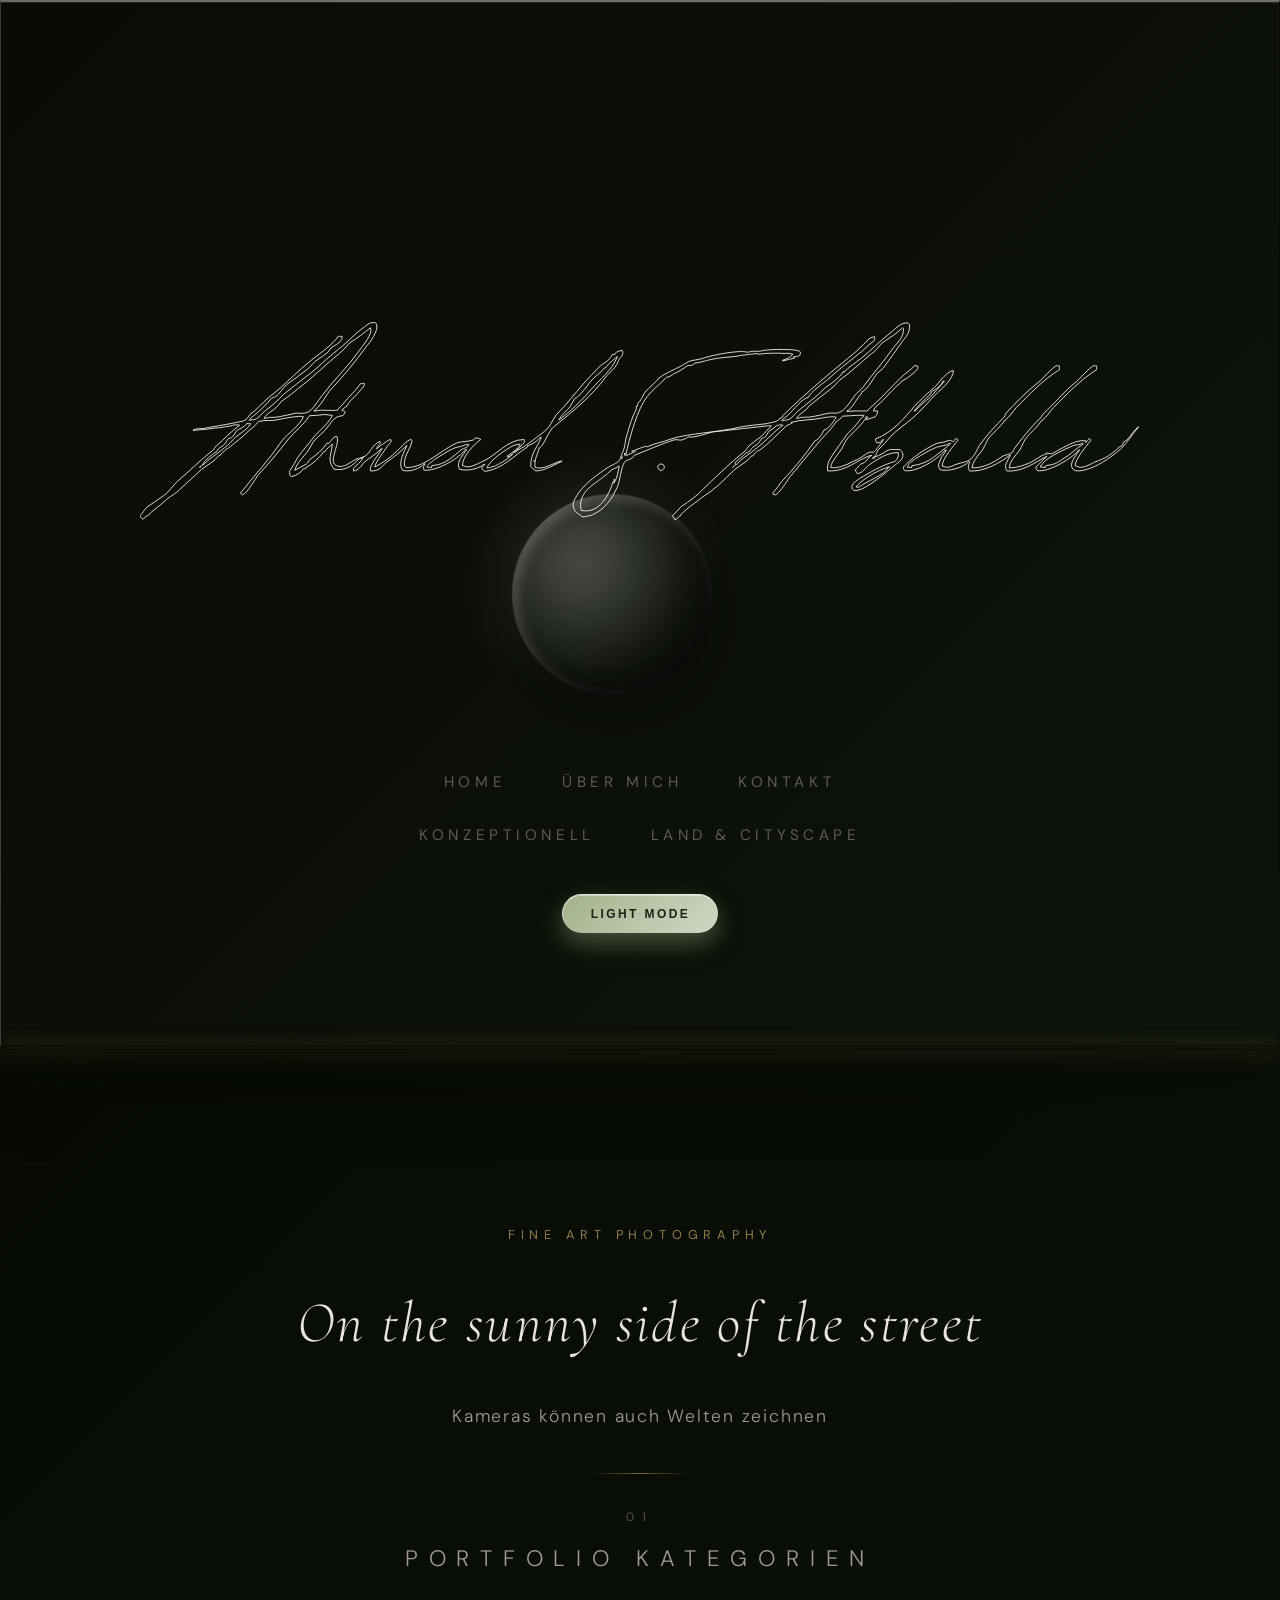
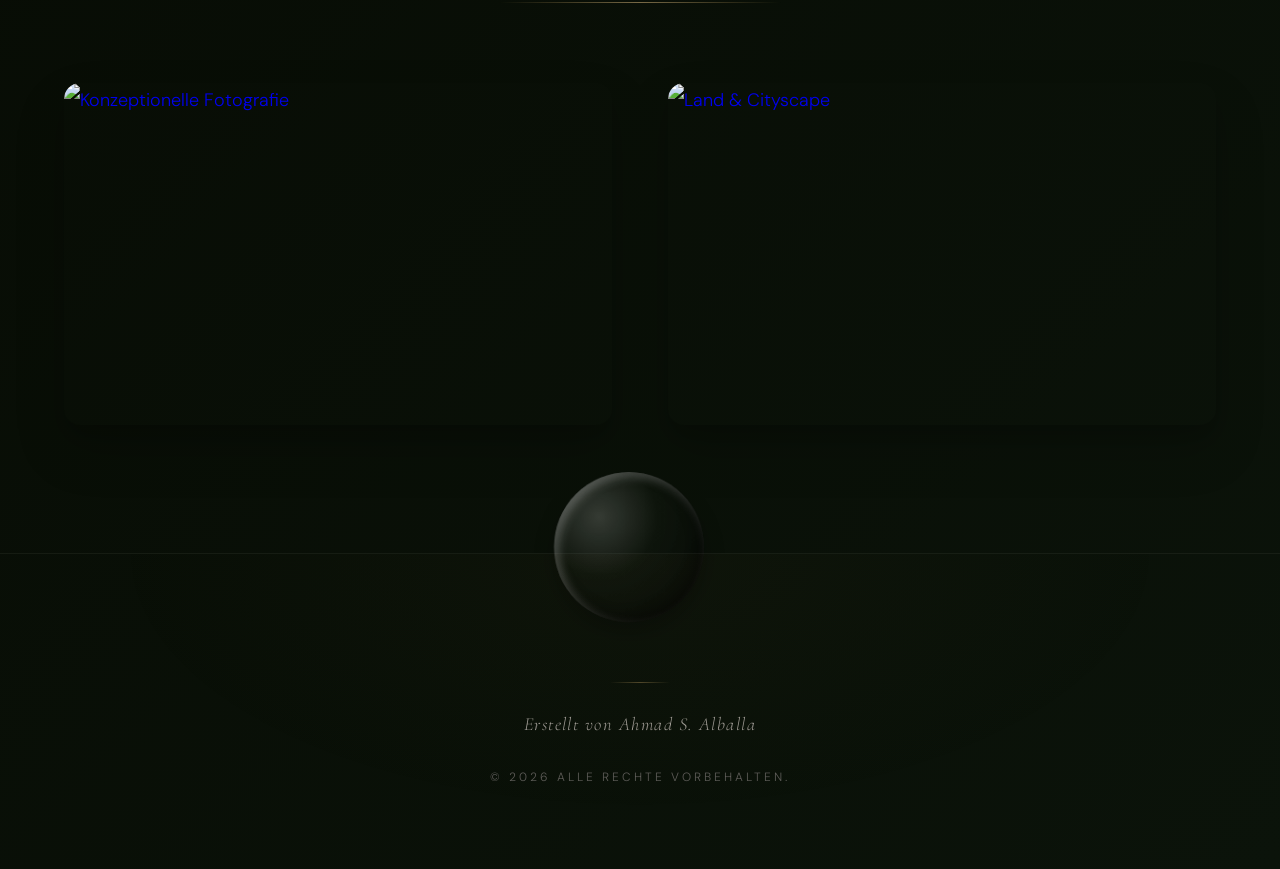
==== index.html @ da823e73 "Add files via upload" ====
<!DOCTYPE html>
<html lang="de">
<head>
<meta charset="UTF-8">
<meta name="viewport" content="width=device-width, initial-scale=1.0">
<title>Ahmad S. Alballa | Fine Art Photography</title>

<link rel="preconnect" href="https://fonts.googleapis.com">
<link rel="preconnect" href="https://fonts.gstatic.com" crossorigin>
<link href="https://fonts.googleapis.com/css2?family=Cormorant+Garamond:ital,wght@0,300;0,400;1,300;1,400&family=DM+Sans:wght@200;300;400&display=swap" rel="stylesheet">

<link rel="stylesheet" href="style.css">
<script src="https://cdnjs.cloudflare.com/ajax/libs/gsap/3.12.2/gsap.min.js"></script>
<script src="https://cdnjs.cloudflare.com/ajax/libs/gsap/3.12.2/ScrollTrigger.min.js"></script>
</head>
<body class="page-reveal">

<div class="glow-bg-container" aria-hidden="true">
<div class="glow-bg glow-1"></div>
<div class="glow-bg glow-2"></div>
<div class="glow-bg glow-3"></div>
<div class="glow-bg glow-4"></div>
</div>

<header class="main-header">
       
<div class="logo-wrapper">
<a href="index.html" style="width: 100%; display: block; text-decoration: none;">
<svg xmlns="http://www.w3.org/2000/svg" viewBox="0 0 2283 451" class="logo" aria-label="Ahmad S. Alballa Logo">
 <path class="signature-line" fill-rule="evenodd" fill= "transparent" stroke="#FAF9F6 "
stroke-width="2" d="M548.1000,273.1000 C549.034,277.058 549.676,276.726 548.1000,277.1000 
C546.000,281.1000 542.1000,286.000 539.1000,289.1000 C540.333,289.1000 540.667,289.1000 541.000,289.1000 
C543.919,286.019 566.628,269.780 571.1000,268.1000 C572.667,269.333 573.333,269.667 573.1000,269.1000 
C573.1000,271.333 573.1000,272.667 573.1000,273.1000 C566.086,282.057 538.169,318.993 536.000,330.000 
C536.333,330.333 536.667,330.667 536.1000,331.000 C556.803,320.524 573.002,308.133 588.1000,293.1000 
C597.308,286.661 606.904,270.396 619.1000,268.1000 C620.667,269.1000 621.333,271.000 621.1000,271.1000 
C617.929,291.530 600.190,306.393 604.000,329.000 C605.333,329.1000 606.667,331.000 607.1000,332.000 
C648.523,334.724 689.037,289.530 726.1000,275.1000 C737.109,272.397 748.780,273.217 758.1000,270.1000 
C761.833,270.385 763.890,265.847 765.1000,265.000 C769.708,263.512 777.738,267.154 778.1000,268.1000 
C764.200,277.880 736.238,305.758 736.000,328.000 C736.667,328.000 737.333,328.000 738.000,328.000 
C749.428,335.514 768.935,325.173 780.1000,319.1000 C814.071,305.822 835.895,269.095 877.000,268.1000 
C877.333,271.333 877.667,273.667 877.1000,275.1000 C868.973,282.432 864.813,291.689 853.1000,296.1000 
C853.1000,297.667 853.1000,298.333 853.1000,298.1000 C854.667,298.1000 855.333,298.1000 856.000,298.1000 
C864.527,289.818 877.182,285.996 887.000,277.1000 C898.811,268.381 911.603,259.523 924.000,249.1000 
C936.191,240.635 941.571,223.282 951.1000,211.1000 C972.830,189.465 991.667,165.026 1012.000,141.1000 
C1022.768,129.806 1041.582,108.625 1053.1000,98.1000 C1061.729,93.009 1075.124,84.298 1078.1000,74.1000 
C1080.667,74.1000 1082.333,74.1000 1084.000,74.1000 C1084.405,73.043 1084.382,72.990 1085.000,71.1000 
C1088.937,67.967 1093.491,65.562 1101.000,65.000 C1101.333,65.1000 1101.667,67.000 1102.000,68.000 
C1104.276,74.141 1096.844,80.851 1094.000,85.000 C1091.106,89.222 1091.551,92.496 1089.000,96.1000 
C1083.702,106.353 1072.611,115.256 1065.1000,123.1000 C1032.111,168.823 988.867,204.010 945.000,239.000 
C932.200,249.210 922.540,281.005 912.000,288.000 C911.667,287.667 911.333,287.333 911.000,287.000 
C911.000,287.667 911.000,288.333 911.000,289.000 C907.315,302.435 899.204,315.692 902.1000,332.000 
C905.238,332.989 905.866,333.460 909.000,333.1000 C926.147,335.024 945.841,320.819 963.000,317.1000 
C963.000,318.333 963.000,318.667 963.000,318.1000 C962.667,319.333 962.333,319.667 961.1000,319.1000C940.873,327.781 929.482,337.725 904.000,340.1000 C899.601,337.187 895.999,334.119 892.000,330.000 
C891.333,298.102 908.585,285.158 916.000,263.000 C915.667,263.000 915.333,263.000 914.1000,263.000 
C908.942,269.595 896.090,280.346 885.1000,282.000 C885.1000,282.1000 885.1000,284.000 885.1000,285.000 
C855.326,303.443 826.447,337.189 787.000,341.1000 C784.067,338.378 781.626,338.353 780.1000,332.000 
C783.579,329.871 785.314,328.124 787.000,325.000 C786.667,325.000 786.333,325.000 785.1000,325.000 
C772.832,334.597 749.059,341.579 729.1000,336.1000 C721.113,319.059 738.176,303.039 746.000,291.1000 
C745.000,291.1000 743.1000,291.1000 743.000,291.1000 C730.336,309.842 675.972,342.341 648.000,338.1000 
C648.000,338.333 648.000,337.667 648.000,336.1000 C645.048,331.926 649.115,327.376 651.000,324.000 
C650.667,324.000 650.333,324.000 649.1000,324.000 C639.887,333.786 614.556,344.607 599.000,338.1000 
C588.096,321.196 603.994,295.244 609.1000,282.000 C609.667,282.000 609.333,282.000 609.000,282.000 
C594.832,296.388 579.269,308.634 563.000,320.1000 C551.582,329.678 546.241,341.330 526.1000,340.1000 
C526.1000,340.333 526.1000,339.667 526.1000,338.1000 C521.975,329.651 548.285,297.425 553.000,289.1000 
C552.667,289.1000 552.333,289.1000 551.1000,289.1000 C540.108,301.806 524.309,309.608 512.000,320.1000 
C505.131,327.357 499.555,339.831 487.1000,340.1000 C487.667,339.000 487.333,336.1000 487.000,334.1000 
C494.252,326.239 506.675,319.051 510.1000,308.000 C510.667,308.000 510.333,308.000 509.1000,308.000 
C507.649,311.105 502.017,311.987 500.1000,312.1000 C486.827,327.117 469.121,340.693 443.000,336.1000 
C426.993,314.317 436.151,306.941 439.1000,279.000 C439.667,279.000 439.333,279.000 439.000,279.000 
C434.390,283.906 424.742,289.931 422.1000,296.1000 C422.000,296.1000 420.1000,296.1000 419.1000,296.1000 
C410.188,310.242 392.742,324.871 378.000,333.000 C378.000,333.1000 378.000,335.000 378.000,335.1000 
C376.667,335.1000 375.333,335.1000 373.1000,335.1000 C368.132,343.144 356.719,351.114 346.000,353.000 
C345.000,352.333 343.1000,351.667 343.000,351.000 C341.890,349.083 341.925,345.358 341.1000,341.1000 
C348.333,330.668 354.667,319.332 361.000,308.000 C370.958,293.295 384.033,279.463 395.000,265.000 
C405.746,250.829 433.980,228.507 439.1000,213.000 C434.334,212.667 428.666,212.333 422.1000,211.1000 
C411.334,212.667 399.665,213.333 387.1000,214.000 C375.308,233.403 353.480,250.025 339.000,267.1000 
C317.123,295.158 295.205,322.165 271.1000,348.000 C261.324,359.886 247.460,388.273 234.000,395.000 
C232.478,392.355 231.214,392.714 229.000,391.000 C260.647,350.992 295.500,313.649 324.1000,271.1000 
C336.877,255.233 366.696,234.231 373.1000,216.000 C373.333,216.000 372.667,216.000 371.1000,216.000 
C366.038,212.911 323.630,220.877 315.1000,223.000 C301.812,226.947 287.145,222.369 271.1000,227.1000 
C267.368,229.722 263.792,236.195 260.000,239.000 C244.171,250.708 231.301,266.012 215.1000,277.1000 
C208.151,284.150 186.088,296.645 183.1000,305.000 C182.667,305.000 181.333,305.000 180.000,305.000 
C170.008,318.951 153.918,325.894 141.000,336.1000 C123.724,351.853 106.280,368.006 90.000,383.1000 
C82.175,391.688 70.698,396.742 63.000,403.1000 C52.050,414.325 25.184,433.063 17.1000,443.000 
C17.000,443.000 15.1000,443.000 14.1000,443.000 C12.334,445.666 9.666,448.334 7.000,450.1000 
C6.667,450.667 6.333,450.333 5.1000,449.1000 C3.045,447.966 1.288,445.746 0.000,442.000 C6.004,436.956 
9.821,428.976 15.1000,423.1000 C28.988,413.540 42.882,404.880 56.000,395.000 C66.802,386.865 
74.772,373.891 85.000,364.1000 C112.193,341.361 136.860,315.708 166.000,293.1000 C168.1000,290.000 
172.000,285.1000 175.000,282.000 C192.781,267.433 208.365,249.077 227.000,236.000 C227.000,235.667 
227.000,235.333 227.000,235.000 C223.334,235.000 219.666,235.000 215.1000,235.000 C210.131,236.969 
202.682,238.076 195.1000,239.000 C192.779,239.445 188.200,240.421 185.000,241.000 C181.002,241.723 
177.746,241.483 173.1000,242.000 C161.137,243.774 148.559,245.605 136.000,246.1000 C132.033,247.441 
129.158,246.650 124.1000,247.1000 C124.276,248.235 122.758,248.895 122.000,248.1000 C122.000,248.667 
122.1000,247.333 122.1000,246.1000 C123.333,246.1000 122.667,246.1000 122.1000,246.1000 C128.644,243.344 
136.007,243.519 144.000,243.000 C148.234,242.725 153.008,241.845 156.1000,241.000 C183.664,236.334 
210.336,231.666 236.1000,226.1000 C243.434,224.051 248.198,214.938 251.1000,211.1000 C267.139,200.301 
279.041,184.411 293.1000,173.000 C330.483,145.171 358.688,111.750 395.000,84.000 C413.446,69.903 
440.274,51.182 453.1000,32.1000 C456.898,33.768 457.346,33.415 461.000,32.1000 C461.333,33.667 
461.667,34.333 461.1000,34.1000 C461.193,37.949 461.083,39.360 460.000,41.000 C454.122,49.427 
445.428,52.959 436.1000,59.000 C433.904,61.219 432.148,66.586 429.000,69.000 C420.597,75.444 
413.090,81.182 404.000,87.000 C396.010,92.114 389.505,102.131 382.000,108.000 C366.720,119.950 
351.207,131.292 336.000,142.1000 C325.964,150.727 319.201,163.516 309.000,171.000 C306.334,171.1000 
303.666,173.000 300.1000,174.000 C290.705,185.890 279.560,196.672 270.000,205.1000 C264.282,211.579 
253.028,217.267 249.1000,224.1000 C250.1000,224.1000 252.000,224.1000 253.000,224.1000 C256.617,222.608 
262.989,223.450 266.1000,221.000 C272.999,215.334 279.001,209.666 285.000,203.1000 C300.890,191.796 
315.452,178.478 329.1000,164.1000 C347.067,149.189 366.551,135.201 385.000,120.1000 C404.087,106.308 
427.959,81.474 451.000,64.000 C470.842,48.952 487.281,29.947 507.1000,15.000 C517.326,8.272 522.322,0.369 
536.1000,1.000 C537.667,1.1000 538.333,3.000 539.000,3.1000 C548.417,17.819 522.047,49.853 
516.000,57.1000 C490.147,92.830 461.715,126.781 432.1000,158.1000 C424.057,169.034 408.710,197.353 
397.1000,202.1000 C397.1000,203.333 397.1000,203.667 397.1000,203.1000 C399.333,203.1000 400.667,203.1000 
402.000,203.1000 C413.183,199.109 439.092,203.684 451.1000,201.000 C454.595,194.428 461.089,191.161 
465.000,185.1000 C477.050,170.098 492.658,157.099 504.000,140.1000 C507.156,141.230 507.469,141.120 
512.000,140.1000 C512.000,141.667 512.000,142.333 512.000,142.1000 C512.601,143.975 512.575,144.077 
512.1000,145.1000 C501.997,157.419 492.199,169.799 480.1000,180.1000 C479.328,182.673 470.836,190.589 
473.000,192.000 C467.992,195.217 463.157,197.031 461.000,202.1000 C466.815,202.887 467.392,202.606 468.000,207.1000 C466.040,209.829 465.242,211.333 463.1000,214.000 C443.316,215.058 438.881,226.547 
429.1000,239.000 C420.856,251.821 404.579,261.641 395.1000,274.1000 C389.481,285.152 383.012,296.065 
375.000,305.000 C366.912,314.019 357.228,325.520 353.1000,338.1000 C354.333,338.1000 354.667,338.1000 
354.1000,338.1000 C362.656,332.942 371.730,329.557 380.000,324.000 C383.149,321.884 385.049,317.188 
387.1000,314.1000 C403.509,303.498 416.307,292.321 427.1000,276.1000 C428.1000,277.333 430.000,277.667 
431.000,277.1000 C436.927,272.406 439.383,261.754 449.1000,261.000 C459.727,279.117 419.033,330.228 
460.000,330.000 C463.066,327.853 465.976,328.983 470.000,327.000 C478.749,322.689 487.524,315.390 
497.000,311.1000 C498.394,314.326 496.709,312.587 499.000,313.1000 C503.342,308.365 508.615,309.903 
514.1000,306.000 C524.529,300.175 533.993,275.331 548.1000,273.1000 ZM1648.1000,159.1000 
C1648.1000,160.1000 1648.1000,162.000 1648.1000,162.1000 C1637.545,172.095 1626.058,198.459 
1614.000,203.1000 C1614.000,204.333 1614.000,204.667 1614.000,204.1000 C1615.666,204.1000 
1617.334,204.1000 1619.000,204.1000 C1628.361,202.091 1648.465,203.716 1660.1000,203.1000 
C1668.522,193.354 1679.752,185.050 1689.000,176.000 C1705.641,159.715 1721.193,142.124 1738.000,126.000 
C1747.852,116.549 1759.505,109.776 1769.000,99.1000 C1771.333,100.333 1773.667,100.667 1775.1000,100.1000 
C1776.196,104.445 1776.813,105.307 1775.1000,107.000 C1774.132,111.613 1744.621,134.167 1738.1000,135.000 
C1738.1000,135.1000 1738.1000,137.000 1738.1000,137.1000 C1720.958,151.152 1709.606,164.892 
1696.000,179.1000 C1688.971,187.804 1677.232,192.549 1674.000,203.1000 C1677.333,203.1000 
1680.667,203.1000 1684.000,203.1000 C1683.697,209.947 1681.889,211.608 1679.1000,216.000 
C1672.072,218.456 1665.362,221.545 1658.000,223.000 C1658.000,222.000 1658.000,220.1000 1658.000,220.000 
C1659.333,219.333 1660.667,218.667 1662.000,218.000 C1661.333,217.333 1660.667,216.667 1660.000,216.000 
C1659.667,216.000 1659.333,216.000 1658.1000,216.000 C1655.345,228.341 1625.998,253.303 1614.1000,267.000 
C1607.189,276.728 1604.401,288.592 1596.000,298.1000 C1591.701,304.326 1575.361,324.616 1577.1000,332.000 
C1581.333,332.333 1584.667,332.667 1587.1000,333.000 C1591.986,330.665 1596.850,331.804 1601.1000,330.000 
C1610.274,327.101 1619.670,322.684 1628.1000,318.1000 C1642.695,313.593 1653.028,303.109 
1665.1000,297.1000 C1668.1000,297.1000 1672.000,297.1000 1675.000,297.1000 C1677.300,296.923 
1696.274,272.070 1697.000,268.1000 C1696.667,268.1000 1696.333,268.1000 1696.000,268.1000 
C1693.798,273.301 1688.739,276.194 1682.1000,276.1000 C1681.018,273.895 1680.191,273.570 
1679.1000,267.1000 C1716.357,253.053 1743.326,222.351 1769.000,191.000 C1771.703,187.700 1776.672,184.763 
1779.1000,181.1000 C1783.666,177.667 1787.334,173.333 1791.000,169.000 C1798.267,161.726 1806.395,156.005 
1814.000,149.000 C1824.200,139.605 1841.670,111.748 1857.1000,111.000 C1857.292,128.096 1832.612,151.088 
1821.000,161.1000 C1799.957,181.774 1783.094,203.138 1762.000,221.000 C1746.302,234.293 1728.624,245.677 
1714.1000,261.000 C1705.472,271.716 1695.207,282.252 1685.1000,292.1000 C1680.888,298.968 
1681.037,306.802 1672.1000,310.000 C1672.1000,310.333 1672.1000,310.667 1672.1000,311.000 
C1674.333,311.000 1675.667,311.000 1677.000,311.000 C1677.000,310.000 1677.000,308.1000 1677.000,308.000 
C1689.184,305.626 1699.098,296.820 1709.1000,292.1000 C1718.080,290.169 1726.189,291.802 
1735.000,291.1000 C1737.251,294.606 1738.728,294.034 1740.000,297.1000 C1747.145,311.369 1730.862,321.201 
1724.1000,326.000 C1703.542,343.565 1682.553,360.974 1658.000,376.000 C1652.104,379.608 1631.257,390.275 
1626.1000,381.1000 C1620.839,369.551 1637.438,362.112 1643.1000,357.1000 C1667.949,342.993 
1693.846,326.450 1724.1000,318.1000 C1729.035,312.933 1732.723,307.332 1731.1000,298.1000 
C1704.699,297.864 1683.171,313.740 1665.000,326.000 C1656.515,331.725 1650.377,345.051 1638.000,346.000 
C1637.333,345.667 1636.667,345.333 1636.000,345.000 C1635.065,341.944 1634.493,342.005 1633.1000,337.1000 
C1637.719,334.419 1640.992,328.002 1645.000,325.000 C1648.952,322.040 1653.651,322.335 1657.000,318.1000 
C1661.949,314.072 1662.582,307.756 1670.000,305.000 C1670.000,304.667 1670.000,304.333 1670.000,304.000 
C1635.384,314.127 1614.479,342.195 1570.1000,340.1000 C1570.667,340.667 1570.333,340.333 
1570.000,339.1000 C1567.306,322.853 1575.908,311.655 1584.000,299.1000 C1594.151,285.380 1602.670,271.915 
1613.000,258.000 C1619.341,249.458 1629.658,242.385 1636.000,233.1000 C1641.566,226.641 1645.541,219.334 
1653.000,214.000 C1653.000,213.667 1653.000,213.333 1653.000,213.000 C1648.334,213.000 1643.666,213.000 
1638.1000,213.000 C1627.334,213.667 1615.666,214.333 1604.000,215.000 C1600.202,220.826 1594.045,223.728 
1589.1000,228.1000 C1578.846,243.535 1566.634,255.470 1555.000,268.1000 C1531.324,296.534 
1507.400,324.637 1484.1000,353.000 C1479.017,360.575 1458.174,393.707 1450.000,395.000 C1448.667,394.333 
1447.333,393.667 1445.1000,393.000 C1445.1000,392.000 1445.1000,390.1000 1445.1000,390.000 
C1452.333,381.668 1458.667,373.332 1465.000,364.1000 C1492.311,335.929 1517.919,304.153 
1541.1000,271.1000 C1544.333,270.334 1546.667,268.666 1548.1000,267.000 C1554.305,260.373 
1558.182,254.005 1562.1000,246.1000 C1565.666,245.334 1568.334,243.666 1570.1000,242.000 
C1575.347,238.192 1587.897,222.389 1589.1000,217.000 C1589.333,217.000 1588.667,217.000 1587.1000,217.000 
C1584.299,215.220 1564.937,217.460 1558.000,219.000 C1532.294,224.707 1509.722,222.270 1487.000,229.1000 
C1487.000,230.333 1487.000,230.667 1487.000,230.1000 C1487.667,230.1000 1488.333,230.1000 
1489.000,230.1000 C1488.667,231.333 1488.333,231.667 1487.1000,231.1000 C1484.667,233.333 
1481.333,234.667 1477.1000,236.000 C1456.489,254.108 1437.458,276.996 1414.1000,293.1000 
C1412.726,295.722 1412.540,292.684 1411.000,293.1000 C1407.495,297.235 1401.316,300.761 1399.1000,306.000 
C1398.667,306.000 1397.333,306.000 1396.000,306.000 C1385.399,320.804 1367.880,327.532 1355.000,339.1000 
C1333.744,360.576 1310.869,383.473 1285.1000,399.1000 C1275.263,407.136 1236.878,432.981 
1233.1000,443.1000 C1233.000,443.1000 1231.1000,443.1000 1231.000,443.1000 C1228.961,446.950 1225.266,450.364 1221.1000,451.1000 C1221.1000,451.667 1221.1000,451.333 1221.1000,450.1000 
C1218.279,448.403 1216.905,445.937 1216.1000,442.000 C1223.810,436.107 1228.533,427.358 1236.000,421.1000 
C1254.558,408.682 1272.161,396.819 1287.1000,380.1000 C1317.987,351.051 1347.755,320.670 
1382.000,294.1000 C1384.1000,291.000 1388.000,286.1000 1390.1000,283.000 C1398.344,275.663 
1407.781,269.354 1416.000,263.000 C1425.335,255.783 1432.171,244.898 1441.1000,238.000 C1441.1000,237.667 
1441.1000,237.333 1441.1000,237.000 C1439.334,237.000 1436.666,237.000 1433.1000,237.000 
C1391.671,241.1000 1349.329,247.000 1306.1000,251.1000 C1292.582,255.763 1275.209,260.338 
1260.1000,263.000 C1258.334,262.667 1255.666,262.333 1253.000,262.000 C1249.181,262.924 1244.455,267.749 
1241.000,268.1000 C1232.758,271.984 1229.422,267.214 1219.1000,269.1000 C1188.367,279.353 
1156.706,293.240 1129.1000,304.000 C1127.667,306.333 1125.333,308.667 1123.000,311.000 C1117.623,314.422 
1109.527,315.847 1106.000,320.1000 C1098.332,332.203 1095.382,363.922 1090.000,376.000 C1077.971,402.995 
1061.738,427.520 1033.1000,440.000 C1025.954,443.620 1016.033,443.877 1009.000,445.1000 C1004.778,437.039 
992.803,437.976 990.1000,424.1000 C984.658,413.261 996.852,397.550 1002.1000,389.000 C1020.000,365.358 
1045.705,347.055 1070.000,331.000 C1078.181,325.593 1094.324,321.421 1097.000,311.000 C1098.333,311.000 
1099.667,311.000 1101.000,311.000 C1100.892,306.139 1100.056,305.274 1099.000,302.000 C1103.637,299.093 
1107.696,278.779 1109.1000,267.1000 C1113.393,252.121 1119.191,230.875 1126.000,214.000 C1128.763,207.152 
1134.802,199.424 1133.1000,192.000 C1136.832,191.848 1135.422,193.242 1136.1000,189.1000 
C1136.945,189.090 1136.676,189.609 1136.000,186.1000 C1144.143,181.083 1146.530,168.720 1153.000,160.1000 
C1162.903,149.184 1175.063,140.081 1185.000,128.000 C1189.020,123.113 1219.273,108.381 1226.1000,105.000 
C1235.567,101.252 1245.694,94.050 1253.1000,90.000 C1261.265,86.457 1274.728,86.756 1285.000,83.000 
C1304.509,75.867 1368.121,63.017 1387.1000,69.000 C1395.290,66.536 1408.377,66.170 1414.000,67.000 
C1416.1000,66.333 1420.000,65.667 1423.000,65.000 C1439.485,62.225 1493.958,61.171 1504.000,66.000 
C1508.180,67.633 1508.180,69.145 1507.1000,74.1000 C1506.215,76.290 1506.191,76.909 1504.000,77.1000 
C1500.814,79.921 1496.620,78.586 1492.000,79.1000 C1492.000,80.333 1492.000,80.667 1492.000,81.000 
C1495.250,82.017 1493.342,80.614 1494.1000,83.000 C1494.333,83.000 1493.667,83.000 1492.1000,83.000 
C1484.667,84.1000 1476.332,87.000 1467.1000,89.000 C1467.1000,88.333 1467.1000,87.667 1467.1000,87.000 
C1474.073,85.520 1488.162,79.030 1490.1000,73.1000 C1490.333,73.1000 1489.667,73.1000 1489.000,73.1000 
C1481.376,69.780 1465.733,72.810 1458.000,71.1000 C1449.896,71.151 1424.714,70.983 1412.1000,74.1000 
C1412.333,74.333 1411.667,73.667 1411.000,72.1000 C1399.154,72.354 1383.599,74.994 1373.1000,76.1000 
C1352.286,81.537 1324.109,79.310 1297.000,87.000 C1291.480,88.566 1268.855,95.133 1267.000,93.1000 
C1265.333,95.666 1263.667,97.333 1262.000,98.1000 C1258.667,99.333 1255.333,99.667 1251.1000,99.1000 
C1241.448,105.818 1230.037,113.486 1219.000,118.1000 C1215.604,120.697 1204.757,127.593 1202.1000,126.000 
C1188.260,140.840 1171.155,153.605 1158.000,170.000 C1136.299,197.046 1117.060,264.372 1109.000,305.000 
C1109.1000,305.000 1111.000,305.000 1111.1000,305.000 C1117.044,300.235 1124.957,299.901 
1131.000,295.1000 C1132.097,295.292 1132.034,293.736 1131.000,292.1000 C1137.867,289.119 1149.476,285.736 
1153.1000,284.000 C1155.333,284.333 1156.667,284.667 1158.000,285.000 C1176.099,276.176 1192.101,275.256 
1212.1000,267.1000 C1254.538,253.579 1314.992,252.846 1370.000,240.000 C1397.749,233.520 1422.826,235.729 
1448.1000,228.1000 C1457.113,226.914 1459.324,218.900 1467.000,217.000 C1467.405,215.043 1467.382,214.990 
1467.1000,214.000 C1515.510,166.810 1564.496,125.194 1616.000,83.000 C1627.763,73.363 1641.121,62.773 
1652.000,51.1000 C1658.007,46.052 1663.241,35.846 1674.000,34.1000 C1674.975,34.399 1675.077,34.425 
1677.000,33.1000 C1677.333,35.333 1677.667,36.667 1677.1000,38.000 C1677.340,39.123 1677.275,39.761 
1677.000,42.000 C1662.907,51.640 1651.541,65.981 1638.000,75.1000 C1614.506,93.383 1591.532,111.531 
1570.000,131.000 C1560.370,139.707 1529.679,160.475 1526.000,172.000 C1511.432,174.212 1490.054,202.937 
1482.000,210.1000 C1477.286,215.719 1468.540,219.408 1465.1000,225.1000 C1466.1000,225.1000 
1468.000,225.1000 1468.1000,225.1000 C1472.615,223.605 1479.034,224.372 1482.1000,222.000 
C1489.756,217.959 1495.149,210.154 1501.000,204.1000 C1514.216,193.359 1527.906,182.665 1541.1000,172.000 
C1549.333,165.001 1556.667,157.999 1563.1000,151.000 C1578.678,139.765 1595.403,129.266 1606.000,113.1000 
C1607.394,116.326 1605.709,114.587 1607.1000,115.1000 C1617.073,103.563 1632.721,93.389 1645.000,84.000 
C1668.776,65.821 1688.720,43.064 1713.000,25.000 C1725.123,15.981 1734.139,1.344 1753.000,2.000 
C1754.333,3.666 1755.667,5.334 1757.000,6.1000 C1757.267,28.130 1748.758,32.252 1740.000,45.000 
C1725.585,65.982 1711.637,84.623 1697.000,105.000 C1692.001,109.666 1686.999,114.334 1682.000,118.1000 
C1675.229,128.169 1658.982,156.765 1648.1000,159.1000 ZM526.000,13.1000 C511.682,25.105 495.201,37.508 
478.1000,48.1000 C471.334,56.666 463.666,64.334 456.000,71.1000 C423.334,96.977 394.695,127.338 
361.1000,152.000 C349.014,161.796 337.823,171.293 324.1000,180.1000 C318.812,185.685 312.150,195.872 
305.1000,200.000 C298.218,205.223 287.667,211.029 283.1000,220.000 C284.1000,220.000 286.000,220.000 
287.000,220.000 C294.681,215.716 306.359,218.829 314.000,217.000 C327.682,213.724 341.856,211.913 
356.000,208.1000 C363.684,207.418 375.375,210.456 382.000,206.1000 C392.733,202.624 406.857,179.641 
414.000,170.000 C440.476,134.266 474.583,102.739 500.000,66.000 C506.318,56.867 534.145,24.576 
526.000,13.1000 ZM1741.1000,13.1000 C1728.506,25.798 1710.460,36.617 1694.1000,48.1000 C1686.442,55.855 
1679.741,66.311 1670.1000,72.1000 C1645.807,92.279 1623.752,114.011 1597.1000,133.000 C1590.578,138.473 
1584.535,147.737 1577.000,153.000 C1559.085,165.513 1544.082,179.588 1526.1000,193.000 C1525.334,195.333 
1523.667,197.667 1521.1000,200.000 C1514.537,205.428 1503.679,211.145 1499.1000,220.000 
C1500.1000,220.000 1502.000,220.000 1502.1000,220.000 C1510.631,216.011 1524.946,217.849 1529.1000,217.000 C1543.800,214.683 1557.986,212.082 1572.000,208.1000 C1580.398,207.153 1592.668,209.624 
1597.1000,206.1000 C1609.049,202.477 1623.661,178.937 1631.000,169.000 C1636.748,161.216 1646.378,154.794 
1652.000,147.000 C1672.718,118.276 1695.890,93.029 1716.000,64.000 C1725.808,49.841 1744.619,35.875 
1743.1000,15.000 C1743.333,14.667 1742.667,14.333 1741.1000,13.1000 ZM1063.000,105.000 C1062.000,105.000 
1060.1000,105.000 1060.000,105.000 C1051.632,117.137 1037.414,124.449 1029.000,135.1000 C1019.995,148.362 
1010.189,159.735 999.1000,171.000 C997.667,172.333 995.333,173.667 992.1000,175.000 C988.434,180.521 
986.465,187.173 982.000,193.000 C974.491,202.799 962.975,211.583 956.1000,223.000 C957.667,223.000 
958.333,223.000 958.1000,223.000 C965.283,215.439 974.872,210.776 982.000,203.1000 C998.418,188.394 
1014.400,172.467 1029.000,155.000 C1049.344,130.661 1076.796,111.559 1090.000,79.1000 C1089.667,79.1000 
1089.333,79.1000 1089.000,79.1000 C1083.972,83.985 1064.142,99.346 1063.000,105.000 ZM1899.1000,333.000 
C1930.129,333.528 1952.232,317.675 1970.1000,306.000 C1976.172,302.783 1987.504,302.386 
1991.1000,298.1000 C1993.333,296.000 1994.667,292.1000 1996.000,289.1000 C2003.308,279.082 
2012.407,267.320 2021.000,257.000 C2031.910,243.896 2044.647,228.727 2057.1000,218.000 C2058.535,210.998 
2072.225,200.796 2077.1000,195.000 C2096.327,176.606 2111.975,156.820 2133.000,140.1000 C2143.464,133.126 
2167.644,102.350 2179.1000,99.1000 C2181.123,100.660 2181.761,100.725 2184.000,100.1000 C2184.000,101.667 
2184.000,102.333 2184.000,103.000 C2183.725,103.722 2183.921,105.891 2184.000,109.000 C2148.220,130.677 
2115.146,165.529 2086.000,195.000 C2077.092,204.008 2070.629,216.853 2060.1000,224.1000 C2060.333,225.333 
2059.667,225.667 2058.1000,225.1000 C2051.423,237.157 2032.090,253.399 2021.1000,267.1000 
C2015.427,277.512 2010.488,291.669 2003.000,299.1000 C1996.701,307.009 1986.104,318.970 1984.1000,333.000 
C2006.825,333.347 2033.729,321.814 2048.000,312.1000 C2050.1000,310.667 2054.000,308.333 2057.000,306.000 
C2061.861,304.179 2068.248,300.593 2070.1000,299.1000 C2074.333,300.333 2077.667,300.667 2081.000,301.000 
C2086.862,299.066 2095.688,292.447 2103.000,289.000 C2117.868,281.991 2137.443,268.680 2159.000,271.1000 
C2159.245,274.262 2159.323,274.869 2160.000,275.1000 C2160.000,275.667 2160.000,275.333 2160.000,274.1000 
C2162.447,271.940 2164.555,268.916 2167.000,266.000 C2167.667,266.333 2168.333,266.667 2169.000,267.000 
C2170.852,268.815 2170.539,268.375 2170.1000,271.1000 C2161.429,282.070 2135.769,311.700 2135.000,328.000 
C2135.1000,328.333 2137.000,328.667 2138.000,329.000 C2149.292,336.666 2168.122,325.890 
2179.1000,320.1000 C2204.325,310.986 2218.342,302.587 2235.000,286.000 C2237.146,283.863 2242.161,283.318 
2243.1000,281.000 C2244.333,279.000 2244.667,276.1000 2245.000,274.1000 C2246.858,271.999 
2253.640,271.044 2255.1000,267.1000 C2263.180,258.740 2270.703,246.045 2279.1000,239.000 
C2279.1000,239.667 2279.1000,240.333 2279.1000,241.000 C2269.156,250.101 2261.679,264.695 
2252.1000,275.1000 C2239.497,293.588 2200.820,320.420 2179.000,330.000 C2168.323,334.688 2134.007,348.018 
2128.000,333.1000 C2120.708,321.145 2140.924,300.133 2145.000,292.1000 C2144.333,292.1000 
2143.667,292.1000 2143.000,292.1000 C2131.716,308.765 2073.500,344.950 2048.000,339.1000 
C2046.728,337.148 2046.131,335.627 2045.1000,331.000 C2054.933,324.048 2060.476,313.961 2070.1000,308.000 
C2070.1000,307.667 2070.1000,307.333 2070.1000,307.000 C2070.333,307.000 2069.667,307.000 
2069.000,307.000 C2042.705,321.646 2013.527,342.737 1979.000,340.1000 C1977.786,338.695 1977.452,338.733 
1977.000,334.1000 C1972.526,327.253 1984.164,311.139 1987.1000,304.000 C1987.333,304.000 1986.667,304.000 
1986.000,304.000 C1964.237,321.227 1925.980,342.648 1894.000,340.1000 C1892.786,338.695 1892.452,338.733 
1892.000,334.1000 C1889.465,330.814 1892.691,325.907 1894.000,319.1000 C1893.667,319.1000 
1893.333,319.1000 1892.1000,319.1000 C1880.748,331.697 1845.943,342.787 1826.000,337.1000 
C1824.660,333.299 1823.169,331.645 1823.000,325.000 C1825.333,319.334 1827.667,313.666 1830.000,308.000 
C1833.908,303.174 1838.469,298.251 1841.1000,292.1000 C1841.000,292.1000 1839.1000,292.1000 
1838.1000,292.1000 C1827.005,309.963 1771.742,345.191 1745.000,339.1000 C1743.574,337.308 
1743.046,335.789 1743.000,331.000 C1764.589,308.388 1788.924,291.312 1819.1000,277.1000 C1829.666,275.667 
1839.334,273.333 1848.1000,270.1000 C1853.336,270.171 1856.674,274.826 1857.000,273.1000 
C1858.1000,271.334 1861.000,268.666 1862.1000,266.000 C1863.667,266.333 1864.333,266.667 1865.000,267.000 
C1868.124,268.480 1867.035,267.273 1867.1000,270.1000 C1857.922,282.255 1832.328,310.806 
1831.1000,329.000 C1832.667,329.000 1833.333,329.000 1833.1000,329.000 C1843.989,335.457 1855.210,328.177 
1863.1000,325.000 C1876.273,320.564 1888.757,320.310 1897.1000,312.1000 C1903.860,308.366 
1912.158,289.044 1916.1000,282.000 C1932.494,259.460 1952.876,236.265 1972.1000,218.000 C1973.455,217.587 
1976.099,211.211 1977.1000,208.1000 C1997.787,185.989 2023.590,159.212 2048.000,140.1000 
C2058.271,133.337 2083.042,102.182 2094.1000,99.1000 C2096.123,100.660 2096.761,100.725 2099.000,100.1000 
C2099.000,101.667 2099.000,102.333 2099.000,103.000 C2098.725,103.722 2098.921,105.891 2099.000,109.000 
C2062.070,131.476 2030.953,164.711 2001.000,195.000 C1992.091,204.009 1985.629,216.851 1975.1000,224.1000 
C1975.333,225.333 1974.667,225.667 1974.000,225.1000 C1966.337,237.113 1947.097,253.397 
1936.1000,267.1000 C1931.179,276.419 1924.491,293.239 1918.000,299.1000 C1910.877,307.420 
1901.313,320.305 1899.1000,333.000 ZM1833.1000,135.000 C1829.966,146.711 1815.516,153.268 
1806.1000,160.1000 C1805.110,162.716 1805.087,166.342 1802.1000,167.1000 C1790.664,177.797 
1776.698,190.730 1767.1000,203.1000 C1768.667,203.1000 1769.333,203.1000 1770.000,203.1000 
C1775.741,195.011 1795.059,178.856 1804.000,172.000 C1814.999,160.001 1826.001,147.999 1836.1000,135.1000 
C1836.1000,135.667 1836.1000,135.333 1836.1000,135.000 C1836.000,135.000 1834.1000,135.000 
1833.1000,135.000 ZM175.000,296.1000 C168.855,298.119 143.511,318.724 143.000,326.000 C142.667,326.333 
142.333,326.667 141.1000,327.000 C142.333,327.000 142.667,327.000 143.000,327.000 C158.359,311.969 177.122,300.509 193.1000,287.000 C203.113,279.706 211.023,269.585 219.1000,262.000 C230.435,253.183 
245.737,244.713 253.000,232.1000 C252.667,232.667 252.333,232.333 251.1000,231.1000 C248.360,232.743 
248.194,232.412 244.000,231.1000 C243.548,236.382 227.173,244.096 222.000,247.1000 C216.743,251.968 
214.418,259.973 209.000,264.000 C207.531,265.092 202.000,266.000 202.000,266.000 C197.284,270.924 
195.615,277.951 190.000,282.000 C184.226,286.163 176.844,289.036 175.000,296.1000 ZM1460.000,235.000 
C1458.569,235.831 1456.727,235.933 1453.1000,236.000 C1449.384,242.554 1441.618,244.550 1436.000,249.1000 
C1432.647,253.253 1431.117,258.499 1428.000,262.000 C1425.892,264.368 1419.752,265.346 1419.000,266.000 
C1416.357,268.300 1416.305,272.256 1414.000,274.1000 C1410.244,279.471 1403.711,282.394 1399.000,286.000 
C1395.188,288.917 1394.246,293.508 1390.1000,296.1000 C1389.000,297.667 1386.1000,298.333 
1384.1000,298.1000 C1376.672,306.609 1366.887,313.866 1358.1000,321.1000 C1359.534,324.590 
1359.430,323.901 1358.1000,327.000 C1359.333,327.000 1359.667,327.000 1360.000,327.000 C1373.202,311.140 
1393.885,300.035 1409.1000,287.000 C1429.817,270.971 1446.665,250.575 1467.1000,236.000 
C1467.1000,235.667 1467.1000,235.333 1467.1000,235.000 C1465.334,235.000 1462.666,235.000 
1460.000,235.000 ZM1762.1000,328.000 C1801.825,325.264 1824.638,296.533 1850.000,279.000 
C1850.000,278.667 1850.000,278.333 1850.000,277.1000 C1849.333,277.1000 1848.667,277.1000 
1848.000,277.1000 C1840.355,282.890 1827.509,282.601 1818.1000,286.000 C1801.980,292.799 1785.046,303.023 
1770.1000,312.1000 C1764.045,317.940 1753.431,321.798 1752.000,332.000 C1752.333,331.667 1752.667,331.333 
1753.000,331.000 C1756.575,332.219 1760.023,332.334 1762.1000,332.000 C1762.1000,330.667 
1762.1000,329.333 1762.1000,328.000 ZM2150.1000,277.1000 C2145.955,281.728 2138.707,279.191 
2131.1000,282.000 C2110.204,291.127 2063.896,310.832 2055.000,331.000 C2058.1000,331.333 2063.000,331.667 
2067.000,332.000 C2067.002,329.076 2066.132,330.638 2067.000,329.000 C2071.933,325.761 2078.445,327.249 
2084.1000,325.000 C2090.721,323.037 2099.788,318.313 2106.1000,313.1000 C2123.769,303.973 
2136.868,288.419 2153.1000,279.000 C2153.1000,278.667 2153.1000,278.333 2153.1000,277.1000 
C2153.000,277.1000 2151.1000,277.1000 2150.1000,277.1000 ZM865.000,279.000 C861.667,279.667 
858.333,280.333 855.000,281.000 C837.485,288.924 798.570,315.489 792.000,333.000 C793.1000,333.000 
796.000,333.000 797.1000,333.000 C802.360,330.079 807.792,330.593 812.1000,328.000 C820.743,324.145 
848.229,307.642 851.1000,301.000 C851.333,301.000 850.667,301.000 850.000,301.000 C847.417,304.318 
844.010,306.088 839.1000,308.000 C839.1000,307.000 839.1000,305.1000 839.1000,305.000 C848.877,299.726 
864.013,288.801 868.000,279.000 C867.000,279.000 865.1000,279.000 865.000,279.000 ZM666.1000,328.000 
C698.665,325.916 715.195,305.837 734.1000,291.1000 C740.668,288.040 747.939,286.505 751.000,280.000 
C748.667,280.000 746.333,280.000 743.1000,280.000 C736.003,284.348 726.194,284.471 717.1000,288.000 
C701.623,295.053 685.910,305.546 672.000,314.1000 C668.873,317.125 652.876,327.823 656.000,331.000 
C656.000,331.333 656.000,331.667 656.000,332.000 C658.548,331.669 664.027,332.264 666.1000,332.000 
C666.1000,330.667 666.1000,329.333 666.1000,328.000 ZM1126.000,293.1000 C1126.667,293.1000 
1127.333,293.1000 1128.000,293.1000 C1128.000,294.333 1128.000,294.667 1128.000,294.1000 
C1127.333,294.667 1126.667,294.333 1126.000,293.1000 ZM1123.000,294.1000 C1124.957,295.405 
1125.010,295.382 1126.000,295.1000 C1125.333,295.1000 1124.667,295.1000 1124.000,295.1000 
C1122.901,296.890 1123.483,295.675 1123.000,294.1000 ZM1107.000,299.1000 C1106.667,301.333 
1106.333,302.667 1106.000,304.000 C1106.333,304.000 1106.667,304.000 1107.000,304.000 C1107.000,303.667 
1107.000,303.333 1107.000,303.000 C1107.646,301.306 1107.709,301.719 1107.000,299.1000 ZM2069.000,302.000 
C2069.667,302.333 2070.333,302.667 2070.1000,303.000 C2070.333,302.667 2069.667,302.333 2069.000,302.000 
ZM1097.1000,307.000 C1098.333,307.667 1098.667,308.333 1099.000,309.000 C1098.667,309.000 
1098.333,309.000 1097.1000,309.000 C1097.1000,308.333 1097.1000,307.667 1097.1000,307.000 
ZM899.1000,316.1000 C900.405,318.957 900.382,319.010 900.1000,319.1000 C900.595,318.043 900.618,317.990 
899.1000,316.1000 ZM1187.1000,324.000 C1193.192,324.799 1195.808,324.737 1197.000,330.000 
C1196.495,330.959 1196.900,331.912 1197.000,334.1000 C1193.826,337.147 1192.540,338.795 
1187.1000,339.1000 C1186.486,338.238 1185.285,338.133 1184.000,335.1000 C1182.028,332.877 
1182.727,332.628 1182.1000,328.000 C1185.406,326.760 1186.454,326.066 1187.1000,324.000 
ZM137.1000,329.000 C137.667,329.1000 137.333,331.000 136.1000,332.000 C137.333,332.000 137.667,332.000 
137.1000,332.000 C138.667,331.333 139.333,330.667 139.1000,330.000 C139.333,329.667 138.667,329.333 
137.1000,329.000 ZM1007.1000,430.1000 C1048.703,439.014 1070.871,394.760 1080.1000,364.1000 
C1081.667,364.1000 1082.333,364.1000 1082.1000,364.1000 C1083.002,367.924 1082.132,366.362 
1082.1000,368.000 C1082.1000,367.667 1082.1000,367.333 1082.1000,367.000 C1089.371,357.019 
1091.917,341.682 1094.1000,329.000 C1094.000,329.000 1092.1000,329.000 1092.000,329.000 C1088.288,333.033 
1082.620,334.815 1077.1000,337.1000 C1070.872,342.914 1063.785,349.864 1056.1000,355.000 
C1031.695,374.155 999.261,389.830 1007.1000,430.1000 ZM1355.000,329.000 C1354.523,330.635 
1353.771,329.821 1353.000,332.000 C1353.408,332.373 1357.732,328.719 1355.000,329.000 ZM1711.000,330.000 
C1710.667,330.667 1710.333,331.333 1709.1000,332.000 C1711.037,333.443 1711.000,330.000 1711.000,330.000 
ZM1706.000,331.000 C1706.000,331.667 1706.000,332.333 1706.000,333.000 C1690.253,334.278 1639.571,365.189 
1635.000,377.000 C1637.333,377.000 1639.667,377.000 1641.1000,377.000 C1657.102,364.326 1701.976,348.642 
1709.000,331.000 C1708.000,331.000 1706.1000,331.000 1706.000,331.000 ZM1082.1000,359.1000 
C1083.601,360.975 1083.575,361.077 1084.000,362.1000 C1083.667,362.1000 1083.333,362.1000 
1082.1000,362.1000 C1082.1000,362.000 1082.1000,360.1000 1082.1000,359.1000 Z"/>
</svg>
</a>
</div>

<nav class="main-nav" aria-label="Hauptnavigation">
<ul class="nav-links">
<li><a href="#" data-target="view-home" class="nav-link">Home</a></li>
<li><a href="#" data-target="view-about" class="nav-link">Über mich</a></li>
<li><a href="#" data-target="view-contact" class="nav-link">Kontakt</a></li>
</ul>

<ul class="nav-links">
<li><a href="#" data-target="view-konzeptuell" class="nav-link">Konzeptionell</a></li>
<li><a href="#" data-target="view-landscape" class="nav-link">Land & Cityscape</a></li>
</ul>
<button id="theme-toggle" class="theme-toggle">Light Mode</button>
</nav>
</header>

<main class="content-wrapper">
       
<div id="view-home" class="view-section active">
<section class="hero-section" aria-label="Einleitung">
<span class="hero-label">Fine Art Photography</span>
<h1 class="hero-title">On the sunny side of the street</h1>
<p class="hero-copy">Kameras können auch Welten zeichnen</p>
<div class="hero-line" aria-hidden="true"></div>
</section>

<section id="portfolio-categories" class="portfolio-section">
<header class="section-header">
<div class="section-title-group">
<span class="section-number">01</span>
<h2 class="section-title">Portfolio Kategorien</h2>
</div>
</header>
               
<div class="gallery-grid">
<a href="#" data-target="view-konzeptuell" class="gallery-item folder-link" style="display: block; text-decoration: none;">
<div class="image-container">
<img src="src/O.webp" alt="Konzeptionelle Fotografie" loading="lazy">
<div class="overlay" aria-hidden="true">
<div class="overlay-content">
<span class="item-category">Galerie ansehen</span>
<h3 class="item-title">Konzeptionelle Fotografie</h3>
</div>
</div>
</div>
</a>

<a href="#" data-target="view-landscape" class="gallery-item folder-link" style="display: block; text-decoration: none;">
<div class="image-container">
<img src="src/z.webp" alt="Land & Cityscape" loading="lazy">
<div class="overlay" aria-hidden="true">
<div class="overlay-content">
<span class="item-category">Galerie ansehen</span>
<h3 class="item-title">Land & Cityscape</h3>
</div>
</div>
</div>
</a>
</div>
</section>
</div>

<div id="view-konzeptuell" class="view-section">
<section class="hero-section">
<span class="hero-label">Fine Art Portfolio</span>
<h1 class="hero-title">Konzeptionelle Fotografie</h1>
<p class="hero-copy">Surreale Welten & Visuelle Geschichten</p>
<div class="hero-line" aria-hidden="true"></div>
</section>
<section class="portfolio-section">
<div class="gallery-grid">
<article class="gallery-item">
<div class="image-container">
<img src="src/x.webp" alt="Surreales Porträt" loading="lazy">
<div class="overlay" aria-hidden="true"><div class="overlay-content"><span class="item-category">Konzept</span><h3 class="item-title">Flying Mail</h3></div></div>
</div>
</article>
<article class="gallery-item">
<div class="image-container">
<img src="src/O.webp" alt="Bild 2" loading="lazy">
<div class="overlay" aria-hidden="true"><div class="overlay-content"><span class="item-category">Konzept</span><h3 class="item-title">Bildtitel 02</h3></div></div>
</div>
</article>
</div>
</section>
</div>

<div id="view-landscape" class="view-section">
<section class="hero-section">
<span class="hero-label">Fine Art Portfolio</span>
<h1 class="hero-title">Land & Cityscape</h1>
<p class="hero-copy">Struktur, Licht & Urbaner Fluss</p>
<div class="hero-line" aria-hidden="true"></div>
</section>
<section class="portfolio-section">
<div class="gallery-grid">
<article class="gallery-item">
<div class="image-container">
<img src="src/z.webp" alt="Landschaft 1" loading="lazy">
<div class="overlay" aria-hidden="true"><div class="overlay-content"><span class="item-category">Landscape</span><h3 class="item-title">Bildtitel 01</h3></div></div>
</div>
</article>
<article class="gallery-item">
<div class="image-container">
<img src="src/c.webp" alt="Cityscape 2" loading="lazy">
<div class="overlay" aria-hidden="true"><div class="overlay-content"><span class="item-category">Cityscape</span><h3 class="item-title">Bildtitel 02</h3></div></div>
</div>
</article>
</div>
</section>
</div>

<div id="view-contact" class="view-section">
<section class="hero-section">
<span class="hero-label">Let's Connect</span>
<h1 class="hero-title">Kontakt</h1>
<p class="hero-copy">Lass uns gemeinsam Welten zeichnen. Ich freue mich auf deine Nachricht.</p>
<div class="hero-line" aria-hidden="true"></div>
</section>

<section class="portfolio-section" style="max-width: 800px; margin: 0 auto; padding: 2rem 5vw;">
<form class="contact-form" action="#" method="POST">
<div class="form-group">
<label for="name">Dein Name</label>
<input type="text" id="name" name="name" required>
</div>
                   
<div class="form-group">
<label for="email">Deine E-Mail</label>
<input type="email" id="email" name="email" required>
</div>
                   
<div class="form-group">
<label for="message">Deine Nachricht</label>
<textarea id="message" name="message" rows="6" required></textarea>
</div>
                   
<button type="submit" class="submit-btn">Nachricht senden</button>
</form>
</section>
</div>

<div id="view-about" class="view-section">
<section class="hero-section">
<span class="hero-label">The Artist Behind the Lens</span>
<h1 class="hero-title">Über mich</h1>
<p class="hero-copy">Kameras dokumentieren nicht nur die Realität – sie können völlig neue Welten zeichnen.</p>
<div class="hero-line" aria-hidden="true"></div>
</section>
<section class="portfolio-section" style="max-width: 1000px; margin: 0 auto; padding: 2rem 5vw;">
<div class="about-grid">
                   
<div class="about-content">
<p class="about-lead">
Seit 2018 lebe und wirke ich in Hessen. Mein Fokus liegt auf der Erschaffung konzeptioneller und surrealistischer Fotografien, die über das bloße Festhalten eines Moments hinausgehen.
</p>
<p>
Für mich ist die Fotografie ein visuelles Spielfeld, um tiefe Gedankenstrukturen und regelrechte Stürme von Ideen in greifbare Bilder zu übersetzen. Jedes Werk in meinem Portfolio entsteht aus einer klaren Vision und dem Anspruch, Geschichten zu erzählen, die das Alltägliche aufbrechen und neu zusammensetzen.
</p>
<p>
Dabei arbeite ich mit einem obsessivem Auge für Details, feine Linienstrukturen und eine präzise Lichtführung. Mein primäres Werkzeug ist eine Canon 80D, kombiniert mit den klaren Abbildungseigenschaften von Festbrennweiten wie dem 50mm f/1.4 und dem 85mm f/1.8. Diese technischen Werkzeuge erlauben es mir, die Schärfe exakt dort zu isolieren, wo die visuelle Erzählung beginnt.
</p>
<p>
Neben der traditionellen Fine-Art-Fotografie fließt mein Interesse an technischer Präzision, logischen Strukturen und digitaler Gestaltung auch in andere kreative Bereiche wie das Webdesign ein. Es ist das Zusammenspiel aus mathematischer Ordnung und grenzenloser künstlerischer Freiheit, das meine Arbeitsweise antreibt.
</p>
</div>

<div class="about-image-wrapper">
<img src="src/a.webp" alt="Porträt von Ahmad S. Alballa, Fine-Art-Fotograf" class="about-image">
</div>

</div>
</section>
</div>
</main>

<script>
gsap.registerPlugin(ScrollTrigger);

class AnimationController {
    constructor() {
        this.signaturePath = document.querySelector('.signature-line');
        this.navLinks = document.querySelectorAll('.nav-link');
        this.galleryItems = document.querySelectorAll('.gallery-item:not(.folder-link)');
        this.scrollRevealElements = document.querySelectorAll('.scroll-reveal, .scroll-reveal-item');
        this.heroSection = document.querySelector('.hero-section');
        this.modal = document.getElementById('image-modal');
        this.modalImg = document.getElementById('modal-image');
        this.modalCaption = document.getElementById('modal-caption');
        this.closeModalBtn = document.querySelector('.close-modal');
        this.init();
    }

    init() {
        this.initLogoAnimation();
        this.initScrollReveal();
        this.initHoverEffects();
        this.initScrollAnimations();
        this.initHeroParallax();
        this.initLightbox();
        this.initRouting();
    }

    initLogoAnimation() {
        if (!this.signaturePath) return;

        const pathLength = this.signaturePath.getTotalLength();
        gsap.set(this.signaturePath, {
            strokeDasharray: pathLength,
            strokeDashoffset: pathLength,
            stroke: '#FAF9F6',
            fill: 'transparent',
            opacity: 1
        });
        
        gsap.timeline()
            .to(this.signaturePath, {
                strokeDashoffset: 0,
                duration: 5.2,
                ease: 'power2.inOut',
                delay: 0.4
            }, 0)
            .to(this.signaturePath, {
                fill: '#FAF9F6',
                stroke: 'transparent',
                duration: 0.8,
                ease: 'power2.out'
            }, '2.9');
    }

    initScrollReveal() {
        this.scrollRevealElements.forEach((el, index) => {
            gsap.from(el, {
                scrollTrigger: {
                    trigger: el,
                    start: 'top 80%',
                    end: 'top 20%',
                    toggleActions: 'play none none none',
                    markers: false
                },
                opacity: 0,
                y: el.classList.contains('scroll-reveal-item') ? 24 : 36,
                duration: el.classList.contains('scroll-reveal-item') ? 0.8 : 1.4,
                ease: 'power3.out',
                delay: el.classList.contains('scroll-reveal-item') ? (index % 2) * 0.12 : 0
            });
        });
    }
    
    initHoverEffects() {
        this.navLinks.forEach(link => {
            link.addEventListener('mouseenter', () => {
                gsap.to(link, { color: 'var(--accent-warm)', duration: 0.3, overwrite: 'auto' });
            });
            link.addEventListener('mouseleave', () => {
                if(!link.classList.contains('active')) {
                    gsap.to(link, { color: 'var(--text-muted)', duration: 0.3, overwrite: 'auto' });
                }
            });
        });
    }

    initScrollAnimations() {
        gsap.utils.toArray('.gallery-item').forEach((item, index) => {
            gsap.from(item, {
                scrollTrigger: {
                    trigger: item,
                    start: 'top 85%',
                    end: 'top 45%',
                    markers: false
                },
                opacity: 0,
                y: 40,
                scale: 0.95,
                duration: 1,
                ease: 'power3.out',
                delay: index * 0.08
            });
        });

        gsap.from('.section-title-group', {
            scrollTrigger: {
                trigger: '.section-title-group',
                start: 'top 80%',
                markers: false
            },
            opacity: 0,
            scale: 0.95,
            duration: 1,
            ease: 'back.out'
        });

        gsap.from('.section-subtitle', {
            scrollTrigger: {
                trigger: '.section-subtitle',
                start: 'top 75%',
                markers: false
            },
            opacity: 0,
            y: 20,
            duration: 0.8,
            ease: 'power3.out'
        });
    }

    initHeroParallax() {
        if (!this.heroSection) return;

        gsap.to('.hero-title', {
            scrollTrigger: {
                trigger: '.hero-section',
                start: 'top top',
                end: 'bottom top',
                scrub: 0.5,
                markers: false
            },
            y: (i, target) => window.innerHeight * -0.15,
            opacity: 0.6,
            duration: 1
        });
    }
    
    initLightbox() {
        if (!this.modal) return;

        this.galleryItems.forEach(item => {
            item.addEventListener('click', () => {
                const img = item.querySelector('img');
                const title = item.querySelector('.item-title');

                this.modalImg.src = img.src;
                this.modalCaption.textContent = title ? title.textContent : '';

                this.modal.classList.add('active');
                
                gsap.fromTo(this.modal, 
                    { opacity: 0 }, 
                    { opacity: 1, duration: 0.4, ease: 'power2.out' }
                );
            });
        });

        const closeModal = () => {
            gsap.to(this.modal, {
                opacity: 0,
                duration: 0.4,
                ease: 'power2.in',
                onComplete: () => {
                    this.modal.classList.remove('active');
                    this.modalImg.src = '';
                }
            });
        };

        this.closeModalBtn.addEventListener('click', closeModal);

        this.modal.addEventListener('click', (e) => {
            if (e.target === this.modal) closeModal();
        });

        document.addEventListener('keydown', (e) => {
            if (e.key === 'Escape' && this.modal.classList.contains('active')) {
                closeModal();
            }
        });
    }
    
    initRouting() {
        const links = document.querySelectorAll('[data-target]');
        
        links.forEach(link => {
            link.addEventListener('click', (e) => {
                e.preventDefault(); 
                
                const targetId = link.getAttribute('data-target');
                const targetView = document.getElementById(targetId);
                const currentView = document.querySelector('.view-section.active');

                if (currentView === targetView) return;

                gsap.to(currentView, {
                    opacity: 0,
                    y: -20,
                    duration: 0.4,
                    onComplete: () => {
                        currentView.classList.remove('active');
                        currentView.style.display = 'none';

                        targetView.style.display = 'block';
                        gsap.fromTo(targetView, 
                            { opacity: 0, y: 20 },
                            { 
                                opacity: 1, 
                                y: 0, 
                                duration: 0.6, 
                                ease: 'power2.out',
                                onComplete: () => {
                                    targetView.classList.add('active');
                                }
                            }
                        );
                    }
                });
            });
        });
    }
}

document.addEventListener('DOMContentLoaded', () => {
    new AnimationController();
    
    const themeBtn = document.getElementById('theme-toggle');
    
    // Prüfen, ob bereits der Light-Mode aktiv war
    const currentTheme = localStorage.getItem('theme');
    if (currentTheme === 'light') {
        document.body.classList.add('light-mode');
        if(themeBtn) themeBtn.textContent = 'Dark Mode';
    }

    if (themeBtn) {
        themeBtn.addEventListener('click', function(e) {
    // 1. Erstelle das Explosionselement
    const ripple = document.createElement('div');
    ripple.classList.add('art-ripple');
    
    // 2. DYNAMISCHE FARBE: Wenn Lightmode aktiv ist, explodiert dunkles Gold. Wenn nicht, Salbeigrün!
    if(document.body.classList.contains('light-mode')) {
        // Welle zurück zu Dunkel: Glühendes Bronze/Gold
        ripple.style.background = `radial-gradient(circle, rgba(184, 151, 90, 0.95) 0%, rgba(212, 180, 122, 0.6) 40%, rgba(0,0,0,0) 70%)`;
    } else {
        // Welle hin zu Hell: Frisches Salbei/Olive
        ripple.style.background = `radial-gradient(circle, rgba(163, 177, 138, 0.95) 0%, rgba(209, 215, 196, 0.7) 40%, rgba(255,255,255,0) 70%)`;
    }
    
    // 3. Positionieren und abfeuern
    ripple.style.left = `${e.clientX}px`;
    ripple.style.top = `${e.clientY}px`;
    document.body.appendChild(ripple);
    
    gsap.fromTo(ripple, 
        { width: 0, height: 0, opacity: 1 },
        { 
            width: '250vmax', 
            height: '250vmax', 
            opacity: 0, 
            duration: 1.3, 
            ease: 'power2.out',
            onComplete: () => ripple.remove()
        }
    );

    // 4. Klassen-Wechsel
    setTimeout(() => {
        document.body.classList.toggle('light-mode');
        
        if(document.body.classList.contains('light-mode')) {
            themeBtn.textContent = 'Dark Mode';
            localStorage.setItem('theme', 'light');
        } else {
            themeBtn.textContent = 'Light Mode';
            localStorage.setItem('theme', 'dark');
        }
    }, 150);
});
    }
});
</script>

<div id="image-modal" class="modal" aria-hidden="true">
<span class="close-modal" aria-label="Schließen">&times;</span>
<div class="modal-content">
<img id="modal-image" src="" alt="Großansicht">
<div id="modal-caption"></div>
</div>
</div>
<footer class="main-footer">
  <div class="footer-content">
    <div class="footer-line"></div>
    <p class="footer-credits">Erstellt von Ahmad S. Alballa</p>
    <p class="footer-copyright">&copy; 2026 Alle Rechte vorbehalten.</p>
  </div>
</footer>
</body>
</html>
---- style.css ----
/* ========================================= */
/* CORE VARIABLES — DEEP CANVAS PALETTE      */
/* ========================================= */
:root {
  --text-primary: #E8E4DC;
  --text-secondary: #9E9A93;
  --text-muted: #5E5C58;
  --accent-bronze: #B8975A;
  --accent-bronze-soft: rgba(184, 151, 90, 0.18);
  --accent-warm: #D4B47A;
  --border-soft: rgba(232, 228, 220, 0.06);
  --border-hover: rgba(184, 151, 90, 0.18);
  --font-display: 'Cormorant Garamond', 'Georgia', serif;
  --font-body: 'DM Sans', -apple-system, BlinkMacSystemFont, sans-serif;
  --ease-smooth: cubic-bezier(0.45, 0, 0.25, 1);
  --ease-out: cubic-bezier(0.16, 1, 0.3, 1);
  --t-slow: 1.4s var(--ease-smooth);
  --t-med: 0.8s var(--ease-smooth);
  --t-fast: 0.4s var(--ease-smooth);

  /* DAS DUNKLE KUNSTWERK (Permanenter Fluss im Hintergrund) */
  background: linear-gradient(
    135deg, 
    #050801 0%,   /* Fast schwarzes Tiefgrün */
    #0B130A 25%,  /* Dunkles Moos/Tannengrün */
    #1C2A18 50%,  /* Tiefes Olivengrün */
    #0D161B 75%,  /* Rauchiges Schiefer-Nachtblau */
    #221A0F 100%  /* Dunkles Umbra / Erdbraun */
  );
  background-size: 400% 400%;
  animation: liquidArt 16s ease infinite; /* Sanfte, nächtliche Bewegung */
}

/* ============================================ */
/* THE NATURAL ARTWORK MODE (EARTHY GREEN)      */
/* ============================================ */
body.light-mode {
  --text-primary: #1C2318;    /* Sehr dunkles, edles Moosgrün */
  --text-secondary: #3D4A36;  /* Gedämpftes Olivengrün für Untertexte */
  --text-muted: #707A69;
  --bg-mid: rgba(255, 255, 255, 0.35);
  --border-soft: rgba(28, 35, 24, 0.1);
  
  /* Das flüssige Kunstwerk aus Bastelfarben */
  background: linear-gradient(
    135deg, 
    #F4F1EA 0%,   /* Naturweiß / Leinen */
    #D1D7C4 25%,  /* Softes Salbeigrün */
    #A3B18A 50%,  /* Klassisches Olivengrün */
    #588157 75%,  /* Satte, matte Wald-Bastelfarbe */
    #E9C46A 100%  /* Ein warmer Klecks Senf/Ocker für den Kontrast */
  );
  background-size: 400% 400%;
  animation: liquidArt 14s ease infinite;
  color: var(--text-primary);
}

@keyframes liquidArt {
  0% { background-position: 0% 50%; }
  50% { background-position: 100% 50%; }
  100% { background-position: 0% 50%; }
}

/* 3D-Glasanpassung speziell für das Licht des Light-Modes (Nicht für die Galerie!) */
body.light-mode .main-header,
body.light-mode .view-section {
  background: rgba(255, 255, 255, 0.15) !important;
  backdrop-filter: blur(25px) saturate(140%) !important;
  -webkit-backdrop-filter: blur(25px) !important;
  
  border-top: 1.5px solid rgba(255, 255, 255, 0.6) !important;
  border-left: 1.5px solid rgba(255, 255, 255, 0.4) !important;
  border-right: 1px solid rgba(28, 35, 24, 0.1) !important;
  border-bottom: 1px solid rgba(28, 35, 24, 0.15) !important;
  box-shadow: 0 20px 50px rgba(28, 35, 24, 0.05) !important;
}

body.light-mode .about-lead {
  color: var(--accent-bronze);
}

body.light-mode .about-image-wrapper {
  border-color: rgba(0, 0, 0, 0.08);
}

/* ============================================ */
/* GSAP FARBEXPLOSIONS-ELEMENT (NATURAL RIPPLE) */
/* ============================================ */
.art-ripple {
  position: fixed;
  background: radial-gradient(
    circle, 
    rgba(163, 177, 138, 0.95) 0%,   /* Intensives Olivengrün im Kern */
    rgba(209, 215, 196, 0.7) 40%,   /* Sanftes Salbeigrün bricht aus */
    rgba(244, 241, 234, 0) 70%      /* Verläuft weich im Raum */
  );
  border-radius: 50%;
  pointer-events: none;
  transform: translate(-50%, -50%);
  z-index: 9999;
  will-change: transform, width, height, opacity;
}

/* ========================================= */
/* BASE STYLES                               */
/* ========================================= */
*, *::before, *::after {
  margin: 0; padding: 0; box-sizing: border-box;
  -webkit-font-smoothing: antialiased;
  -moz-osx-font-smoothing: grayscale;
}

html { 
  scroll-behavior: smooth; 
  background-color: transparent; 
  color: var(--text-primary); 
}

body {
  font-family: var(--font-body);
  min-height: 100vh;
  line-height: 1.9;
  overflow-x: hidden;
  font-weight: 300;
  font-size: 18px;
  background: transparent; 
  transition: color 0.5s ease;
}

::selection { 
  background: var(--accent-bronze-soft); 
  color: var(--accent-warm); 
}

/* =================================================== */
/* ATMOSPHERIC BACKGROUND (3D GLASS-BUBBLES IN BACK)  */
/* =================================================== */
.glow-bg-container { 
  position: fixed; 
  inset: 0; 
  z-index: -1; 
  pointer-events: none; 
  overflow: hidden; 
}

.glow-bg { 
  position: absolute; 
  border-radius: 50%; 
  pointer-events: none; 
  transition: opacity 0.6s ease;
  will-change: transform, opacity;
}

/* BLASEN IM DUNKELMODUS */
.glow-1 {
  bottom: -20%; left: 10%; width: 350px; height: 350px;
  background: radial-gradient(circle at 30% 30%, rgba(255, 255, 255, 0.12) 0%, rgba(255, 255, 255, 0.03) 40%, rgba(0, 0, 0, 0.4) 80%);
  box-shadow: 
    inset -10px -10px 25px rgba(0, 0, 0, 0.6),
    inset 10px 10px 20px rgba(255, 255, 255, 0.2),
    0 20px 40px rgba(0, 0, 0, 0.5);
  animation: floatBubbleUp 28s ease-in-out infinite alternate;
}

.glow-2 {
  bottom: -40%; right: 15%; width: 500px; height: 500px;
  background: radial-gradient(circle at 30% 30%, rgba(255, 255, 255, 0.08) 0%, rgba(255, 255, 255, 0.02) 50%, rgba(0, 0, 0, 0.5) 90%);
  box-shadow: 
    inset -15px -15px 35px rgba(0, 0, 0, 0.7),
    inset 15px 15px 25px rgba(255, 255, 255, 0.15),
    0 30px 60px rgba(0, 0, 0, 0.6);
  animation: floatBubbleUp 36s ease-in-out infinite alternate-reverse;
}

.glow-3 {
  top: 20%; left: 40%; width: 200px; height: 200px;
  background: radial-gradient(circle at 35% 35%, rgba(255, 255, 255, 0.15) 0%, rgba(255, 255, 255, 0.01) 60%, rgba(0, 0, 0, 0.4) 100%);
  box-shadow: 
    inset -5px -5px 15px rgba(0, 0, 0, 0.5),
    inset 5px 5px 12px rgba(255, 255, 255, 0.25),
    0 15px 30px rgba(0, 0, 0, 0.4);
  animation: floatBubbleUp 22s ease-in-out infinite alternate;
  animation-delay: -5s;
}

.glow-4 {
  bottom: 10%; right: 45%; width: 150px; height: 150px;
  background: radial-gradient(circle at 30% 30%, rgba(255, 255, 255, 0.18) 0%, rgba(255, 255, 255, 0.02) 40%, rgba(0, 0, 0, 0.5) 100%);
  box-shadow: 
    inset -4px -4px 12px rgba(0, 0, 0, 0.5),
    inset 4px 4px 10px rgba(255, 255, 255, 0.3),
    0 10px 20px rgba(0, 0, 0, 0.3);
  animation: floatBubbleUp 18s ease-in-out infinite alternate;
  animation-delay: -12s;
}

@keyframes floatBubbleUp { 
  0% { transform: translate(0, 100px) scale(0.9); opacity: 0.3; } 
  50% { opacity: 0.6; }
  100% { transform: translate(5vw, -150px) scale(1.05); opacity: 0.4; } 
}

/* BLASEN FÜR DEN HELLMODUS SIND HIER EBENFALLS AKTIV */
body.light-mode .glow-bg {
  opacity: 1 !important;
}
body.light-mode .glow-1, 
body.light-mode .glow-2, 
body.light-mode .glow-3, 
body.light-mode .glow-4 {
  background: radial-gradient(circle at 35% 35%, rgba(255, 255, 255, 0.7) 0%, rgba(255, 255, 255, 0.1) 40%, rgba(28, 35, 24, 0.05) 70%) !important;
  box-shadow: 
    inset -8px -8px 20px rgba(28, 35, 24, 0.15),
    inset 8px 8px 15px rgba(255, 255, 255, 0.8),
    0 15px 35px rgba(28, 35, 24, 0.06) !important;
}

/* ========================================= */
/* ANIMATIONS & REVEALS                      */
/* ========================================= */
.page-reveal { 
  animation: pageIn 2.2s var(--ease-out) both; 
}

@keyframes pageIn { 
  from { opacity: 0; transform: translateY(24px); } 
  to { opacity: 1; transform: translateY(0); } 
}

.scroll-reveal { 
  opacity: 0; 
  transform: translateY(36px); 
  transition: opacity var(--t-slow), transform var(--t-slow); 
}

.scroll-reveal-item { 
  opacity: 0; 
  transform: translateY(24px); 
  transition: opacity var(--t-med), transform var(--t-med); 
}

.revealed { 
  opacity: 1; 
  transform: translateY(0); 
}

.hero-section { 
  animation: heroReveal 1.2s var(--ease-out) both; 
}

@keyframes heroReveal {
  from { opacity: 0; transform: translateY(32px); }
  to { opacity: 1; transform: translateY(0); }
}

/* ========================================================= */
/* HEADER & NAVIGATION (PLASTISCHES GLAS MIT LICHTREFLEKTION)*/
/* ========================================================= */
.main-header {
  width: 100%;
  padding: 20rem 5vw 7rem; 
  display: flex;
  flex-direction: column;
  align-items: center;
  gap: 14rem;
  position: relative;
  z-index: 100;

  backdrop-filter: blur(30px) saturate(130%) !important;
  -webkit-backdrop-filter: blur(30px) saturate(130%) !important;
  background: rgba(255, 255, 255, 0.02) !important; 
  
  /* FLÜSSIGE LICHTKANTE: Bricht das Licht edel beim Scrollen */
  border-top: 2px solid rgba(255, 255, 255, 0.4) !important;
  border-left: 1.5px solid rgba(255, 255, 255, 0.2) !important;
  border-right: 1px solid rgba(0, 0, 0, 0.25) !important;
  border-bottom: 2.5px solid rgba(0, 0, 0, 0.5) !important;
  
  /* Weicher, raumgreifender Schatten */
  box-shadow: 
    0 30px 70px rgba(5, 8, 1, 0.35),
    inset 0 1px 0 rgba(255, 255, 255, 0.1) !important;
}

.main-header::after {
  content: '';
  position: absolute;
  bottom: -5px;
  left: 0;
  width: 100%;
  height: 1px;
  background: transparent;
  box-shadow: 0 0 20px 4px rgba(184, 151, 90, 0.2); 
  animation: pulseGlow 4s ease-in-out infinite;
  pointer-events: none;
}

@keyframes pulseGlow {
  0%, 100% { opacity: 0.1; } 
  50% { opacity: 0.4; }      
}

body.light-mode .main-header::after {
  animation: none !important;
  opacity: 0 !important;
  transition: opacity 0.5s ease;
}

.logo-wrapper {
  width: 100%;
  max-width: 1000px; 
  display: flex;
  justify-content: center;
  align-items: center;
  opacity: 0.96;
  transition: opacity var(--t-fast), transform var(--t-fast);
}

.logo-wrapper:hover {
  opacity: 1;
  transform: translateY(-1px);
}

.logo {
  width: 100%; 
  height: auto; 
  display: block;
  filter: brightness(1.02); 
}

.signature-line {
  fill: transparent;
  will-change: stroke-dashoffset, fill;
  transform-origin: center;
}

.main-nav { 
  margin-top: 20px;
  display: flex; 
  flex-direction: column; 
  align-items: center;
  gap: 1.2rem; 
  width: min(100%, 700px); 
}

.nav-links { 
  list-style: none; 
  display: flex; 
  gap: 3.5rem; 
  flex-wrap: wrap; 
  justify-content: center; 
}

.nav-link {
  color: var(--text-muted);
  text-decoration: none;
  font-family: var(--font-body);
  font-size: 0.95rem;
  text-transform: uppercase;
  letter-spacing: 0.30em;
  font-weight: 400;
  padding-bottom: 10px;
  position: relative;
  transition: color var(--t-fast), letter-spacing var(--t-fast);
}

.nav-link::after {
  content: '';
  position: absolute; bottom: 0; left: 50%;
  width: 0; height: 1px;
  background: linear-gradient(90deg, transparent 0%, var(--accent-bronze) 40%, var(--accent-warm) 60%, transparent 100%);
  transition: width 0.6s var(--ease-out), left 0.6s var(--ease-out), opacity var(--t-fast);
  opacity: 0;
}

.nav-link:hover { color: var(--accent-warm); letter-spacing: 0.38em; }
.nav-link:hover::after { width: 100%; left: 0; opacity: 1; }

/* WECHSEL-BUTTON: DEIN SCHÖNER ORIGINAL-FARBVERLAUF MIT SANFTEM 3D-EFFEKT */
.theme-toggle {
  background: linear-gradient(135deg, #A3B18A, #D1D7C4) !important;
  border: none !important;
  color: #1C2318 !important;
  padding: 12px 28px;
  border-radius: 40px;
  cursor: pointer;
  letter-spacing: 0.2em;
  font-size: 0.75rem;
  font-weight: 600;
  text-transform: uppercase;
  
  /* Feine, glänzende Lichtkante oben, die den Button konvex hervorhebt */
  border-top: 1.5px solid rgba(255, 255, 255, 0.6) !important;
  border-left: 1.5px solid rgba(255, 255, 255, 0.3) !important;
  
  /* Eleganter Schatten, der ihn über dem Header schweben lässt */
  box-shadow: 
    0 10px 25px rgba(163, 177, 138, 0.4),
    inset 0 1px 0 rgba(255, 255, 255, 0.4) !important;
    
  transition: all 0.5s cubic-bezier(0.2, 0.8, 0.2, 1);
  margin-top: 1.5rem;
}

/* BUTTON HOVER: Drückt sich sanft konkav ein, schimmert aber seidenmatt auf */
.theme-toggle:hover {
  transform: scale(1.03) translateY(-2px);
  
  /* Licht bricht sich an den Kanten umgekehrt (konkave Mulde) */
  border-top: 1.5px solid rgba(0, 0, 0, 0.15) !important;
  border-left: 1.5px solid rgba(0, 0, 0, 0.1) !important;
  border-right: 1.5px solid rgba(255, 255, 255, 0.5) !important;
  border-bottom: 1.5px solid rgba(255, 255, 255, 0.6) !important;
  
  /* REPARIERT & UPGRADED: Minimal aufgehellter Originalverlauf für feinen Innenglanz */
  background: linear-gradient(135deg, #b3c29a, #dedfc8) !important;
  
  /* Edler Innenschatten für perfekte Plastizität */
  box-shadow: 
    0 15px 30px rgba(163, 177, 138, 0.45),
    inset 0 1px 0 rgba(255, 255, 255, 0.6),
    inset 0 -8px 16px rgba(0, 0, 0, 0.03) !important;
}

/* HELLMODUS ANPASSUNG FÜR HEADER UND BUTTON */
body.light-mode .main-header {
  background: rgba(255, 255, 255, 0.2) !important;
  border-top: 2px solid rgba(255, 255, 255, 0.7) !important;
  border-left: 2px solid rgba(255, 255, 255, 0.5) !important;
  border-right: 1.5px solid rgba(28, 35, 24, 0.15) !important;
  border-bottom: 1.5px solid rgba(28, 35, 24, 0.25) !important;
  box-shadow: 0 20px 50px rgba(28, 35, 24, 0.06) !important;
}

body.light-mode .theme-toggle {
  background: rgba(255, 255, 255, 0.4) !important;
  color: var(--text-primary);
  border-top: 1.5px solid rgba(255, 255, 255, 0.7) !important;
  border-left: 1.5px solid rgba(255, 255, 255, 0.4) !important;
  border-right: 1px solid rgba(28, 35, 24, 0.15) !important;
  border-bottom: 1px solid rgba(28, 35, 24, 0.25) !important;
  box-shadow: 0 8px 20px rgba(28, 35, 24, 0.05) !important;
}

body.light-mode .theme-toggle:hover {
  background: rgba(28, 35, 24, 0.05) !important;
  border-top: 1px solid rgba(28, 35, 24, 0.2) !important;
  border-left: 1px solid rgba(28, 35, 24, 0.15) !important;
  border-right: 1.5px solid rgba(255, 255, 255, 0.5) !important;
  border-bottom: 1.5px solid rgba(255, 255, 255, 0.7) !important;
  box-shadow: inset 0 6px 12px rgba(28, 35, 24, 0.08) !important;
}

/* ========================================= */
/* HERO & CONTENT GRID                       */
/* ========================================= */
.hero-spacer-section { padding: 2rem 0 0; display: flex; justify-content: center; }
.hero-line {
  height: 1px; width: 100px;
  background: linear-gradient(90deg, transparent 0%, rgba(184,151,90,0.35) 30%, rgba(212,180,122,0.55) 50%, rgba(184,151,90,0.35) 70%, transparent 100%);
}

.hero-section { display: flex; flex-direction: column; align-items: center; gap: 2.5rem; text-align: center; padding: 4rem 0 2rem; }
.hero-label { display: block; font-family: var(--font-body); font-size: 0.80rem; text-transform: uppercase; letter-spacing: 0.45em; color: var(--accent-bronze); font-weight: 400; opacity: 0.8; }
.hero-title { 
  font-family: var(--font-display); 
  font-size: clamp(2.2rem, 4.5vw, 3.8rem); 
  font-weight: 300; 
  letter-spacing: 0.04em; 
  color: var(--text-primary); 
  line-height: 1.25; 
  max-width: 100%; 
  font-style: italic; 
}
.hero-copy { font-family: var(--font-body); font-size: 1.1rem; font-weight: 300; color: var(--text-secondary); letter-spacing: 0.10em; max-width: 480px; line-height: 1.9; }

.content-wrapper { max-width: 1680px; margin: 0 auto; padding: 7rem 5vw 8rem; display: grid; gap: 8rem; position: relative; }

/* SECTION HEADERS */
.portfolio-section { margin-bottom: 0; opacity: 1 !important; transform: translateY(0) !important; }
.section-header { text-align: center; margin-bottom: 5rem; display: flex; flex-direction: column; align-items: center; gap: 1.2rem; }
.section-title-group { position: relative; display: inline-flex; flex-direction: column; align-items: center; padding-bottom: 22px; gap: 0.6rem; }
.section-title-group::after {
  content: ''; position: absolute; bottom: 0; left: 20%; width: 60%; height: 1px;
  background: linear-gradient(90deg, transparent 0%, rgba(184,151,90,0.25) 20%, rgba(212,180,122,0.55) 50%, rgba(184,151,90,0.25) 80%, transparent 100%);
}
.section-number { font-family: var(--font-body); font-size: 0.75rem; font-weight: 300; color: var(--text-muted); letter-spacing: 0.65em; text-transform: uppercase; }
.section-title { font-family: var(--font-body); font-size: clamp(1.2rem, 1.8vw, 1.4rem); font-weight: 300; letter-spacing: 0.48em; text-transform: uppercase; color: var(--text-secondary); }
.section-subtitle { font-family: var(--font-display); max-width: 500px; font-size: 1.25rem; font-weight: 300; color: var(--text-muted); letter-spacing: 0.06em; font-style: italic; line-height: 1.85; }

/* =================================================== */
/* GALLERY GRID (ARTWORKS ABSOLUTELY PROTECTED & PURE) */
/* =================================================== */
.gallery-grid { display: grid; grid-template-columns: repeat(auto-fit, minmax(400px, 1fr)); gap: 3.5rem; }

.gallery-grid .gallery-item {
  flex: 0 0 60vw !important; 
  scroll-snap-align: center;
}

.gallery-item {
  position: relative; 
  overflow: hidden; 
  cursor: pointer;
  aspect-ratio: 16 / 10;
  border-radius: 16px;
  
  /* Keine Filter oder Effekte auf der Karte */
  background: transparent !important; 
  border: none !important;            
  backdrop-filter: none !important;
  -webkit-backdrop-filter: none !important;
  
  /* UPGRADED: Mehrschichtiger, extrem tiefer Soft-Blend-Edelschatten */
  box-shadow: 
    0 10px 20px rgba(0, 0, 0, 0.12),
    0 25px 50px rgba(0, 0, 0, 0.18) !important;
    
  transition: transform var(--t-slow), box-shadow var(--t-slow);
}

/* DIE BILDER BLEIBEN HIER UND BEIM HOVER KOMPLETT FARBECHT UND UNBERÜHRT */
.gallery-item img {
  width: 100%; 
  height: 100%; 
  object-fit: cover;
  
  /* Alle verfälschenden Filter wurden entfernt */
  filter: none !important; 
  -webkit-filter: none !important;
  
  transition: transform var(--t-slow) var(--ease-out);
  transform-origin: center center;
  will-change: transform;
}

/* Beim Hovern hebt sich das Kunstwerk majestätisch wie eine echte Leinwand an */
.gallery-item:hover {
  transform: translateY(-10px);
  box-shadow: 
    0 20px 30px rgba(0, 0, 0, 0.2),
    0 40px 80px rgba(0, 0, 0, 0.35) !important;
}

.gallery-item:hover img {
  transform: scale(1.03); 
  filter: none !important; 
}

.gallery-item:hover .overlay { opacity: 1; }
.gallery-item:hover .overlay-content { transform: translateY(0); }

.overlay {
  position: absolute; inset: 0;
  background: radial-gradient(ellipse at center, rgba(8,11,16,0.10) 0%, rgba(8,11,16,0.55) 60%, rgba(8,11,16,0.72) 100%);
  display: flex; justify-content: center; align-items: center;
  opacity: 0; transition: opacity 0.7s var(--ease-smooth);
  z-index: 2; padding: 2.5rem;
}
.overlay-content { text-align: center; transform: translateY(16px); transition: transform 0.9s var(--ease-out); }
.item-category { display: block; font-family: var(--font-body); font-size: 0.75rem; text-transform: uppercase; letter-spacing: 0.55em; color: var(--accent-bronze); margin-bottom: 0.75rem; font-weight: 400; }
.item-title { font-family: var(--font-display); font-size: 1.5rem; font-weight: 300; letter-spacing: 0.12em; color: var(--text-primary); font-style: italic; }

/* ========================================= */
/* ABOUT ME (ÜBER MICH)                      */
/* ========================================= */
.about-grid {
  display: grid;
  grid-template-columns: repeat(auto-fit, minmax(380px, 1fr));
  gap: 5rem;
  align-items: center;
  padding: 1rem 0;
}

.about-content { order: 2; }
.about-lead {
  font-family: var(--font-display);
  font-size: clamp(1.3rem, 2.5vw, 1.7rem);
  color: var(--accent-warm);
  font-style: italic;
  line-height: 1.6;
  margin-bottom: 2.5rem;
  letter-spacing: 0.02em;
}

.about-content p {
  font-family: var(--font-body);
  color: var(--text-secondary);
  font-size: 1.05rem;
  line-height: 2.1;
  margin-bottom: 1.8rem;
  letter-spacing: 0.03em;
  text-align: justify;
}

.about-image-wrapper {
  order: 1;
  position: relative;
  max-width: 400px;
  width: 100%;
  margin: 0 auto;
  border: 1px solid var(--border-soft);
  box-shadow: 0 0 20px rgba(184, 151, 90, 0.1);
  border-radius: 22px;
  overflow: hidden;
  line-height: 0;
}

.about-image {
  width: 100%;
  height: auto;
  object-fit: cover;
  aspect-ratio: 4 / 5;
  transition: transform 0.8s var(--ease-smooth);
}

/* ========================================= */
/* CONTACT FORM                              */
/* ========================================= */
.contact-form { display: flex; flex-direction: column; gap: 2.5rem; width: 100%; }
.form-group { display: flex; flex-direction: column; gap: 0.8rem; }
.form-group label {
  font-family: var(--font-body); font-size: 0.85rem; color: var(--text-secondary); text-transform: uppercase; letter-spacing: 0.2em;
}

.form-group input,
.form-group textarea {
  width: 100%;
  background: rgba(255, 255, 255, 0.03);
  border: 1px solid var(--border-soft);
  padding: 1.2rem;
  color: var(--text-primary);
  font-family: var(--font-body);
  font-size: 1rem;
  border-radius: 12px;
  transition: border-color var(--t-fast), background var(--t-fast), box-shadow var(--t-fast);
}

.form-group input:focus,
.form-group textarea:focus {
  outline: none;
  border-color: var(--accent-warm);
  background: rgba(255, 255, 255, 0.06);
  box-shadow: 0 0 15px rgba(212, 180, 122, 0.15);
}

.submit-btn {
  align-self: center;
  background: transparent;
  color: var(--accent-warm);
  border: 1px solid var(--accent-warm);
  padding: 1.2rem 3.5rem;
  font-family: var(--font-body);
  font-size: 0.9rem;
  text-transform: uppercase;
  letter-spacing: 0.25em;
  cursor: pointer;
  border-radius: 40px;
  transition: all var(--t-fast);
  margin-top: 1rem;
}

.submit-btn:hover {
  background: var(--accent-warm);
  color: #050801;
  box-shadow: 0 0 25px rgba(212, 180, 122, 0.4);
  transform: translateY(-3px);
}

body.light-mode .form-group input,
body.light-mode .form-group textarea {
  background: rgba(0, 0, 0, 0.03);
  border-color: rgba(0, 0, 0, 0.15);
  color: var(--text-primary);
}

body.light-mode .form-group input:focus,
body.light-mode .form-group textarea:focus {
  border-color: var(--text-primary);
  background: rgba(0, 0, 0, 0.06);
}

/* ============================================ */
/* LIGHTBOX (MODAL)                             */
/* ============================================ */
.modal {
  display: none;
  position: fixed;
  z-index: 2000;
  inset: 0;
  background: rgba(8, 11, 16, 0.95);
  backdrop-filter: blur(8px);
  opacity: 0;
  transition: opacity var(--t-med);
}

.modal.active { display: flex; justify-content: center; align-items: center; opacity: 1; }
.modal-content { position: relative; max-width: 90vw; max-height: 85vh; transform: scale(0.95); transition: transform var(--t-med); }
.modal.active .modal-content { transform: scale(1); }

.modal-content img {
  width: auto;
  max-width: 100%;
  max-height: 80vh;
  border-radius: 12px;
  object-fit: contain;
  border: 2px solid rgba(212, 180, 122, 0.8) !important;
  box-shadow: 0 0 60px rgba(212, 180, 122, 0.4), 0 0 100px rgba(184, 151, 90, 0.2) !important;
}

.close-modal {
  position: absolute; top: 40px; right: 5vw;
  color: var(--text-primary); font-size: 3rem; font-weight: 300;
  cursor: pointer; transition: color var(--t-fast); z-index: 2001; line-height: 1;
}
.close-modal:hover { color: var(--accent-warm); }

#modal-caption {
  text-align: center; color: var(--accent-bronze); margin-top: 1.5rem;
  font-family: var(--font-display); font-size: 1.25rem; letter-spacing: 0.12em; font-style: italic;
}

/* ========================================= */
/* FOOTER & VIEW MANAGEMENT                  */
/* ========================================= */
.view-section { display: none; opacity: 0; }
.view-section.active { display: block; opacity: 1; }

.main-footer { 
  text-align: center; 
  padding: 8rem 2rem 5rem; 
  position: relative; 
  
  /* Feine, unaufdringliche Trennlinie nach oben */
  border-top: 1px solid var(--border-soft); 
}

/* Subtiler, gold-bronzener Schimmer, der von oben in den Footer fließt */
.main-footer::before {
  content: ''; 
  position: absolute; 
  inset: 0;
  background: radial-gradient(ellipse at top center, rgba(184, 151, 90, 0.03) 0%, transparent 60%);
  pointer-events: none; 
  z-index: -1;
}

.footer-content { 
  display: flex; 
  flex-direction: column; 
  align-items: center; 
  gap: 1.5rem; 
}

/* Elegante Zentrierungs-Linie */
.footer-line { 
  height: 1px; 
  width: 60px; 
  background: linear-gradient(90deg, transparent 0%, rgba(184, 151, 90, 0.4) 50%, transparent 100%); 
}

/* Dein Name im edlen Kunst-Stil (Serifenschrift) */
.footer-credits { 
  font-family: var(--font-display); 
  font-size: 1.15rem; 
  color: var(--text-secondary); 
  font-weight: 300; 
  font-style: italic; 
  letter-spacing: 0.08em; 
}

/* Der offizielle Copyright-Hinweis */
.footer-copyright { 
  font-family: var(--font-body); 
  font-size: 0.75rem; 
  color: var(--text-muted); 
  letter-spacing: 0.25em; 
  text-transform: uppercase; 
  font-weight: 300; 
}
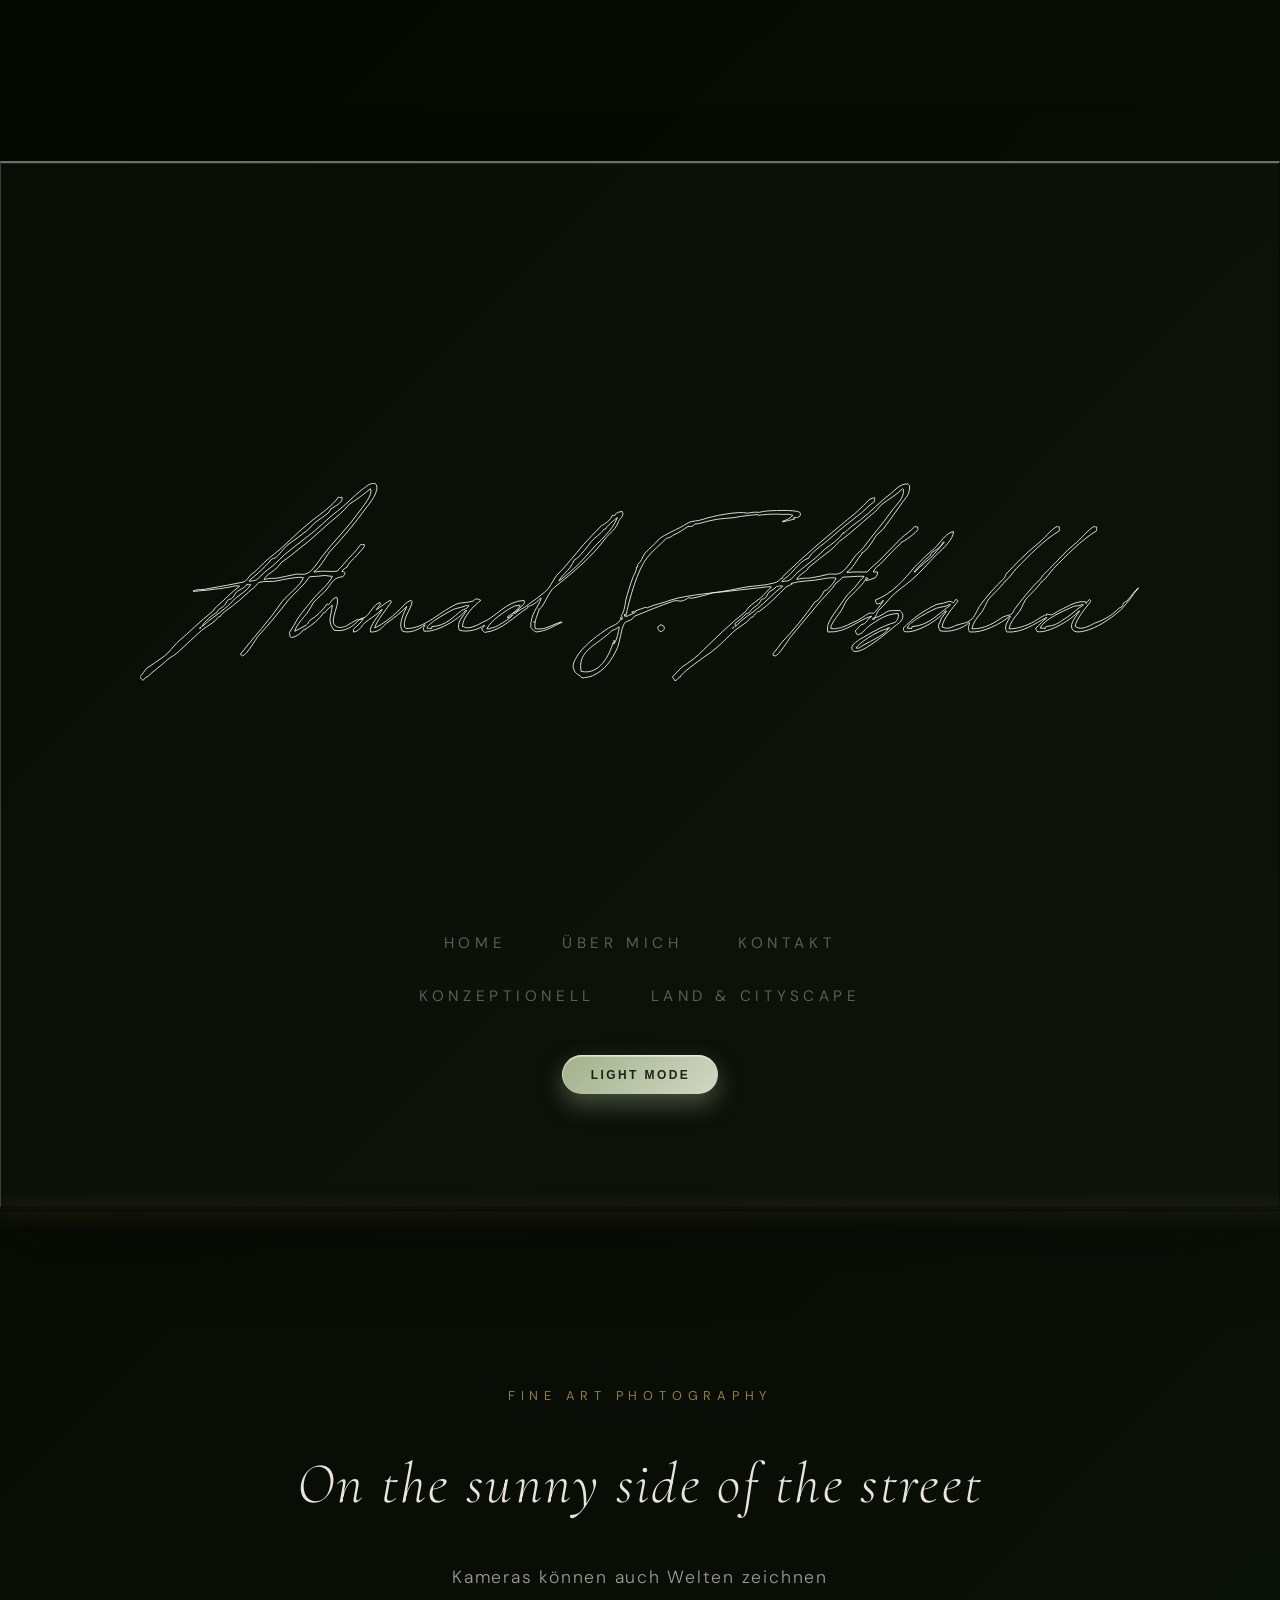
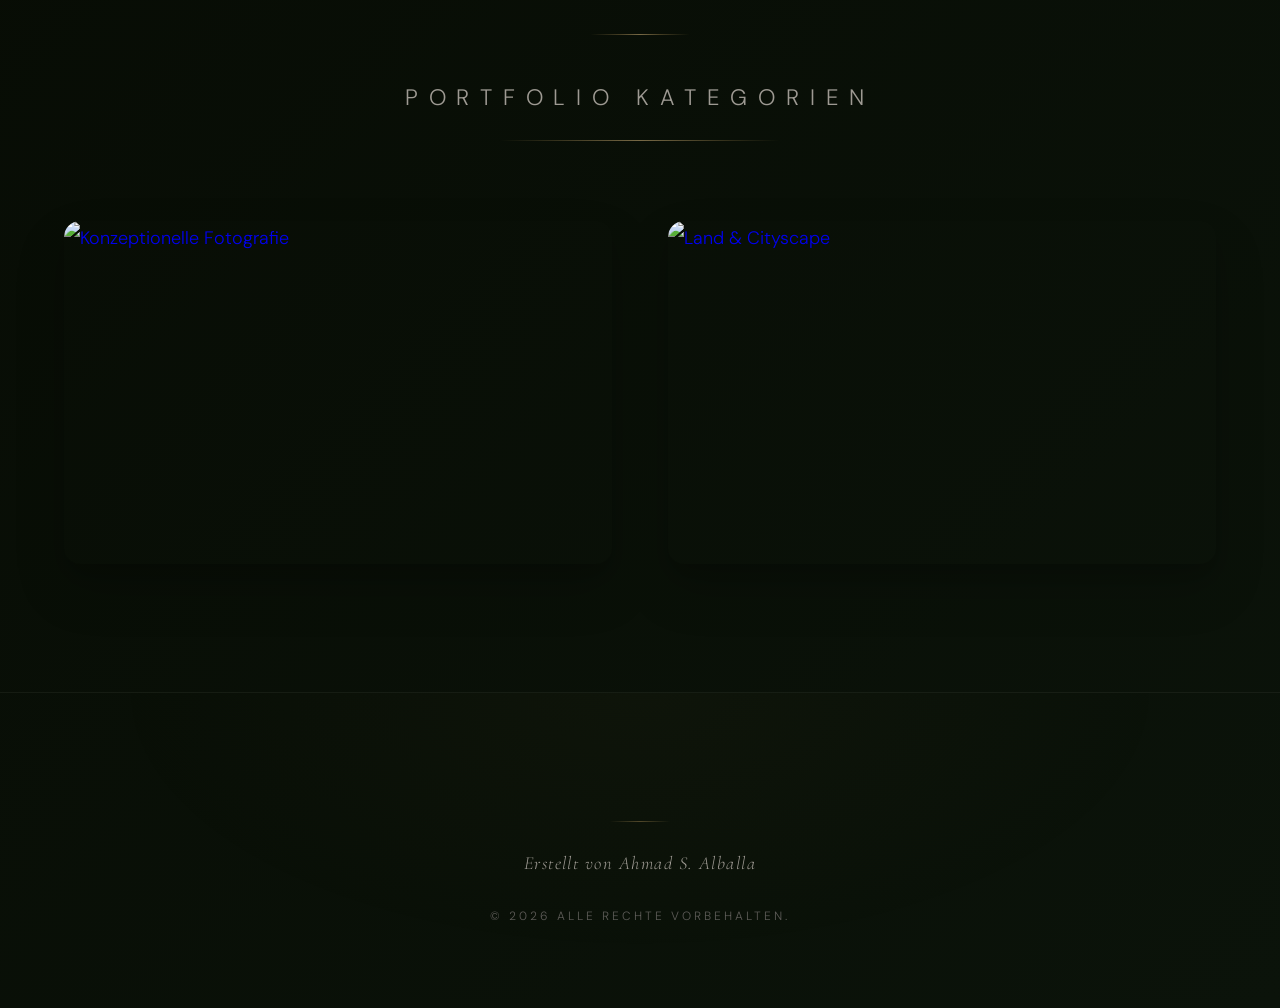
==== commit 5c08ee9f: "Update print statement to show 'Goodbye World'" ====
--- a/index.html
+++ b/index.html
@@ -15,12 +15,7 @@
 </head>
 <body class="page-reveal">
 
-<div class="glow-bg-container" aria-hidden="true">
-<div class="glow-bg glow-1"></div>
-<div class="glow-bg glow-2"></div>
-<div class="glow-bg glow-3"></div>
-<div class="glow-bg glow-4"></div>
-</div>
+<canvas id="faden-canvas" aria-hidden="true"></canvas>
 
 <header class="main-header">
        
@@ -394,7 +389,7 @@
 <section id="portfolio-categories" class="portfolio-section">
 <header class="section-header">
 <div class="section-title-group">
-<span class="section-number">01</span>
+<span class="section-number"></span>
 <h2 class="section-title">Portfolio Kategorien</h2>
 </div>
 </header>
@@ -559,6 +554,7 @@
     }
 
     init() {
+        this.initFaden();
         this.initLogoAnimation();
         this.initScrollReveal();
         this.initHoverEffects();
@@ -572,28 +568,225 @@
         if (!this.signaturePath) return;
 
         const pathLength = this.signaturePath.getTotalLength();
+  
         gsap.set(this.signaturePath, {
             strokeDasharray: pathLength,
             strokeDashoffset: pathLength,
-            stroke: '#FAF9F6',
-            fill: 'transparent',
-            opacity: 1
-        });
+            stroke: 'var(--signature-color)',
+            fill: 'var(--signature-color)',
+            strokeOpacity: 1, 
+            fillOpacity: 0,
+            opacity: 1,
+            /* KORREKTUR: Startwert mit exakter Farbe, aber 0% Deckkraft */
+            filter: 'drop-shadow(0px 0px 0px rgba(212, 180, 122, 0))' 
+        });
+
+        gsap.timeline()
+        .to(this.signaturePath, {
+            strokeDashoffset: 0,
+            duration: 5.2,
+            ease: 'power2.inOut',
+            delay: 0.4
+        }, 0)
+        .to(this.signaturePath, {
+            fillOpacity: 1,
+            strokeOpacity: 0,
+            duration: 0.8,
+            ease: 'power2.out'
+        }, '2.9')
+        /* --- AURA / GLOW EFFEKT --- */
+        .to(this.signaturePath, {
+            /* Leuchtet in weichem Gold/Bronze auf */
+            filter: 'drop-shadow(0px 0px 20px rgba(212, 180, 122, 0.8))',
+            duration: 0.6,
+            ease: 'power2.out'
+        }, '3.1') 
+        .to(this.signaturePath, {
+            /* Dimmt exakt diese Farbe wieder sanft auf 0 aus */
+            filter: 'drop-shadow(0px 0px 0px rgba(212, 180, 122, 0))',
+            duration: 1.5,
+            ease: 'power2.inOut'
+        }, '>');
+    }
+
+initFaden() {
+        const canvas = document.getElementById('faden-canvas');
+        if (!canvas) return;
+        const ctx = canvas.getContext('2d');
+
+        let width, height, targetY;
+        let lastScrollY = window.scrollY;
         
-        gsap.timeline()
-            .to(this.signaturePath, {
-                strokeDashoffset: 0,
-                duration: 5.2,
-                ease: 'power2.inOut',
-                delay: 0.4
-            }, 0)
-            .to(this.signaturePath, {
-                fill: '#FAF9F6',
-                stroke: 'transparent',
-                duration: 0.8,
-                ease: 'power2.out'
-            }, '2.9');
-    }
+        let startX, currentX, currentY;
+        let velocityX = 0;
+        let velocityY = 0;
+        let time = 0; 
+
+        let mouseX = 0;
+        let mouseY = 0;
+        let isDragging = false;
+
+        const tensionX = 0.015; 
+        const tensionY = 0.01;  
+        const friction = 0.92;  
+
+        const resize = () => {
+            width = window.innerWidth;
+            height = Math.max(document.body.scrollHeight, document.documentElement.scrollHeight);
+            canvas.width = width;
+            canvas.height = height;
+            canvas.style.height = height + 'px';
+            startX = width * 0.08;
+            currentX = startX;
+            
+            // Berechnet exakt den Anfang des Footers
+            const footer = document.querySelector('footer'); 
+            let footerHeight = footer ? footer.offsetHeight : 100; 
+            
+            // Der Faden endet genau an der oberen Kante des Footers
+            targetY = height - footerHeight; 
+            currentY = targetY;
+        };
+
+        window.addEventListener('resize', resize);
+        window.addEventListener('load', resize); 
+        resize();
+
+        window.addEventListener('mousemove', (e) => {
+            mouseX = e.clientX;
+            mouseY = e.clientY;
+        });
+
+        window.addEventListener('mousedown', () => {
+            let absoluteMouseY = mouseY + window.scrollY;
+            let dist = Math.hypot(mouseX - currentX, absoluteMouseY - currentY);
+            if (dist < 80) {
+                isDragging = true;
+                document.body.style.cursor = 'grabbing';
+            }
+        });
+
+        window.addEventListener('mouseup', () => {
+            if (isDragging) {
+                isDragging = false;
+                document.body.style.cursor = 'default';
+            }
+        });
+
+        const draw = () => {
+            let currentScrollY = window.scrollY;
+            let delta = currentScrollY - lastScrollY;
+            lastScrollY = currentScrollY;
+            time += 0.02; 
+
+            let absoluteMouseY = mouseY + currentScrollY;
+
+            if (!isDragging) {
+                let dist = Math.hypot(mouseX - currentX, absoluteMouseY - currentY);
+                if (dist < 80) {
+                    document.body.style.cursor = 'grab';
+                } else {
+                    document.body.style.cursor = 'default';
+                }
+            }
+
+            if (isDragging) {
+                velocityX += (mouseX - currentX) * 0.15; 
+                velocityY += (absoluteMouseY - currentY) * 0.15;
+            } else {
+                velocityX += delta * 0.04; 
+                velocityY -= delta * 0.04; 
+                
+                velocityX += (startX - currentX) * tensionX;
+                velocityY += (targetY - currentY) * tensionY;
+            }
+            
+            velocityX *= friction;
+            velocityY *= friction;
+            
+            currentX += velocityX;
+            currentY += velocityY;
+
+            ctx.clearRect(0, 0, width, height);
+
+            // Robuste Erkennung für den Hellmodus
+            let isLightMode = document.body.classList.contains('light-mode') || 
+                              document.body.classList.contains('light') || 
+                              document.body.classList.contains('light-theme') ||
+                              document.documentElement.getAttribute('data-theme') === 'light' ||
+                              document.documentElement.classList.contains('light-mode');
+            
+            let stretch = Math.hypot(currentX - startX, currentY - targetY);
+            let splitFactor = Math.min(stretch * 0.1, 12);
+
+            ctx.lineCap = 'round';
+            ctx.shadowColor = 'transparent';
+            ctx.shadowBlur = 0;
+
+            // Kontraste für beide Modi
+            if (isLightMode) {
+                ctx.strokeStyle = 'rgba(28, 35, 24, 0.85)'; 
+                ctx.lineWidth = 2; 
+                ctx.fillStyle = '#1C2318'; 
+            } else {
+                ctx.strokeStyle = 'rgba(184, 151, 90, 0.45)'; 
+                ctx.lineWidth = 1.5;
+                ctx.fillStyle = '#B8975A'; 
+            }
+
+            let cpY = currentY * 0.5; 
+
+            // 1. DEN FADEN ZEICHNEN
+            if (splitFactor < 0.5 && !isDragging) {
+                ctx.beginPath();
+                ctx.moveTo(startX, 0);
+                ctx.quadraticCurveTo(startX, cpY, currentX, currentY);
+                ctx.stroke();
+            } else {
+                let steps = 80; 
+                ctx.beginPath();
+                for (let i = 0; i <= steps; i++) {
+                    let t = i / steps;
+                    let xBase = startX * (1 - t * t) + currentX * (t * t);
+                    let yBase = (2 * (1 - t) * t * cpY) + (t * t * currentY);
+                    
+                    let melt = Math.sin(t * Math.PI); 
+                    let offset = Math.sin(t * 18 - time) * splitFactor * melt;
+                    if (i === 0) ctx.moveTo(xBase + offset, yBase);
+                    else ctx.lineTo(xBase + offset, yBase);
+                }
+                ctx.stroke();
+
+                ctx.beginPath();
+                for (let i = 0; i <= steps; i++) {
+                    let t = i / steps;
+                    let xBase = startX * (1 - t * t) + currentX * (t * t);
+                    let yBase = (2 * (1 - t) * t * cpY) + (t * t * currentY);
+                    
+                    let melt = Math.sin(t * Math.PI); 
+                    let offset = Math.sin(t * 18 - time + Math.PI) * splitFactor * melt;
+                    if (i === 0) ctx.moveTo(xBase + offset, yBase);
+                    else ctx.lineTo(xBase + offset, yBase);
+                }
+                ctx.stroke();
+            }
+
+            // 2. DAS MAGRITTE-GEWICHT (Abstrakte Melone)
+            let hatWidth = 18;
+            let hatHeight = 8;
+            
+            ctx.beginPath();
+            ctx.moveTo(currentX - hatWidth, currentY);
+            ctx.lineTo(currentX + hatWidth, currentY);
+            ctx.quadraticCurveTo(currentX + hatWidth/2, currentY - hatHeight * 2, currentX - hatWidth/2, currentY - hatHeight * 2);
+            ctx.closePath();
+            ctx.fill();
+
+            requestAnimationFrame(draw);
+        };
+        draw();
+    }
+    
 
     initScrollReveal() {
         this.scrollRevealElements.forEach((el, index) => {
@@ -787,66 +980,67 @@
 
     if (themeBtn) {
         themeBtn.addEventListener('click', function(e) {
-    // 1. Erstelle das Explosionselement
-    const ripple = document.createElement('div');
-    ripple.classList.add('art-ripple');
-    
-    // 2. DYNAMISCHE FARBE: Wenn Lightmode aktiv ist, explodiert dunkles Gold. Wenn nicht, Salbeigrün!
-    if(document.body.classList.contains('light-mode')) {
-        // Welle zurück zu Dunkel: Glühendes Bronze/Gold
-        ripple.style.background = `radial-gradient(circle, rgba(184, 151, 90, 0.95) 0%, rgba(212, 180, 122, 0.6) 40%, rgba(0,0,0,0) 70%)`;
-    } else {
-        // Welle hin zu Hell: Frisches Salbei/Olive
-        ripple.style.background = `radial-gradient(circle, rgba(163, 177, 138, 0.95) 0%, rgba(209, 215, 196, 0.7) 40%, rgba(255,255,255,0) 70%)`;
-    }
-    
-    // 3. Positionieren und abfeuern
-    ripple.style.left = `${e.clientX}px`;
-    ripple.style.top = `${e.clientY}px`;
-    document.body.appendChild(ripple);
-    
-    gsap.fromTo(ripple, 
-        { width: 0, height: 0, opacity: 1 },
-        { 
-            width: '250vmax', 
-            height: '250vmax', 
-            opacity: 0, 
-            duration: 1.3, 
-            ease: 'power2.out',
-            onComplete: () => ripple.remove()
-        }
-    );
-
-    // 4. Klassen-Wechsel
-    setTimeout(() => {
-        document.body.classList.toggle('light-mode');
-        
-        if(document.body.classList.contains('light-mode')) {
-            themeBtn.textContent = 'Dark Mode';
-            localStorage.setItem('theme', 'light');
-        } else {
-            themeBtn.textContent = 'Light Mode';
-            localStorage.setItem('theme', 'dark');
-        }
-    }, 150);
-});
+            // 1. Erstelle das Explosionselement
+            const ripple = document.createElement('div');
+            ripple.classList.add('art-ripple');
+            
+            // 2. DYNAMISCHE FARBE: Wenn Lightmode aktiv ist, explodiert dunkles Gold. Wenn nicht, Salbeigrün!
+            if(document.body.classList.contains('light-mode')) {
+                // Welle zurück zu Dunkel: Glühendes Bronze/Gold
+                ripple.style.background = `radial-gradient(circle, rgba(184, 151, 90, 0.95) 0%, rgba(212, 180, 122, 0.6) 40%, rgba(0,0,0,0) 70%)`;
+            } else {
+                // Welle hin zu Hell: Frisches Salbei/Olive
+                ripple.style.background = `radial-gradient(circle, rgba(163, 177, 138, 0.95) 0%, rgba(209, 215, 196, 0.7) 40%, rgba(255,255,255,0) 70%)`;
+            }
+            
+            // 3. Positionieren und abfeuern
+            ripple.style.left = `${e.clientX}px`;
+            ripple.style.top = `${e.clientY}px`;
+            document.body.appendChild(ripple);
+            
+            gsap.fromTo(ripple, 
+                { width: 0, height: 0, opacity: 1 },
+                { 
+                    width: '250vmax', 
+                    height: '250vmax', 
+                    opacity: 0, 
+                    duration: 1.3, 
+                    ease: 'power2.out',
+                    onComplete: () => ripple.remove()
+                }
+            );
+
+            // 4. Klassen-Wechsel
+            setTimeout(() => {
+                document.body.classList.toggle('light-mode');
+                
+                if(document.body.classList.contains('light-mode')) {
+                    themeBtn.textContent = 'Dark Mode';
+                    localStorage.setItem('theme', 'light');
+                } else {
+                    themeBtn.textContent = 'Light Mode';
+                    localStorage.setItem('theme', 'dark');
+                }
+            }, 150);
+        });
     }
 });
 </script>
 
 <div id="image-modal" class="modal" aria-hidden="true">
-<span class="close-modal" aria-label="Schließen">&times;</span>
-<div class="modal-content">
-<img id="modal-image" src="" alt="Großansicht">
-<div id="modal-caption"></div>
-</div>
-</div>
+    <span class="close-modal" aria-label="Schließen">&times;</span>
+    <div class="modal-content">
+        <img id="modal-image" src="" alt="Großansicht">
+        <div id="modal-caption"></div>
+    </div>
+</div>
+
 <footer class="main-footer">
-  <div class="footer-content">
-    <div class="footer-line"></div>
-    <p class="footer-credits">Erstellt von Ahmad S. Alballa</p>
-    <p class="footer-copyright">&copy; 2026 Alle Rechte vorbehalten.</p>
-  </div>
+    <div class="footer-content">
+        <div class="footer-line"></div>
+        <p class="footer-credits">Erstellt von Ahmad S. Alballa</p>
+        <p class="footer-copyright">&copy; 2026 Alle Rechte vorbehalten.</p>
+    </div>
 </footer>
 </body>
-</html>+</html>
